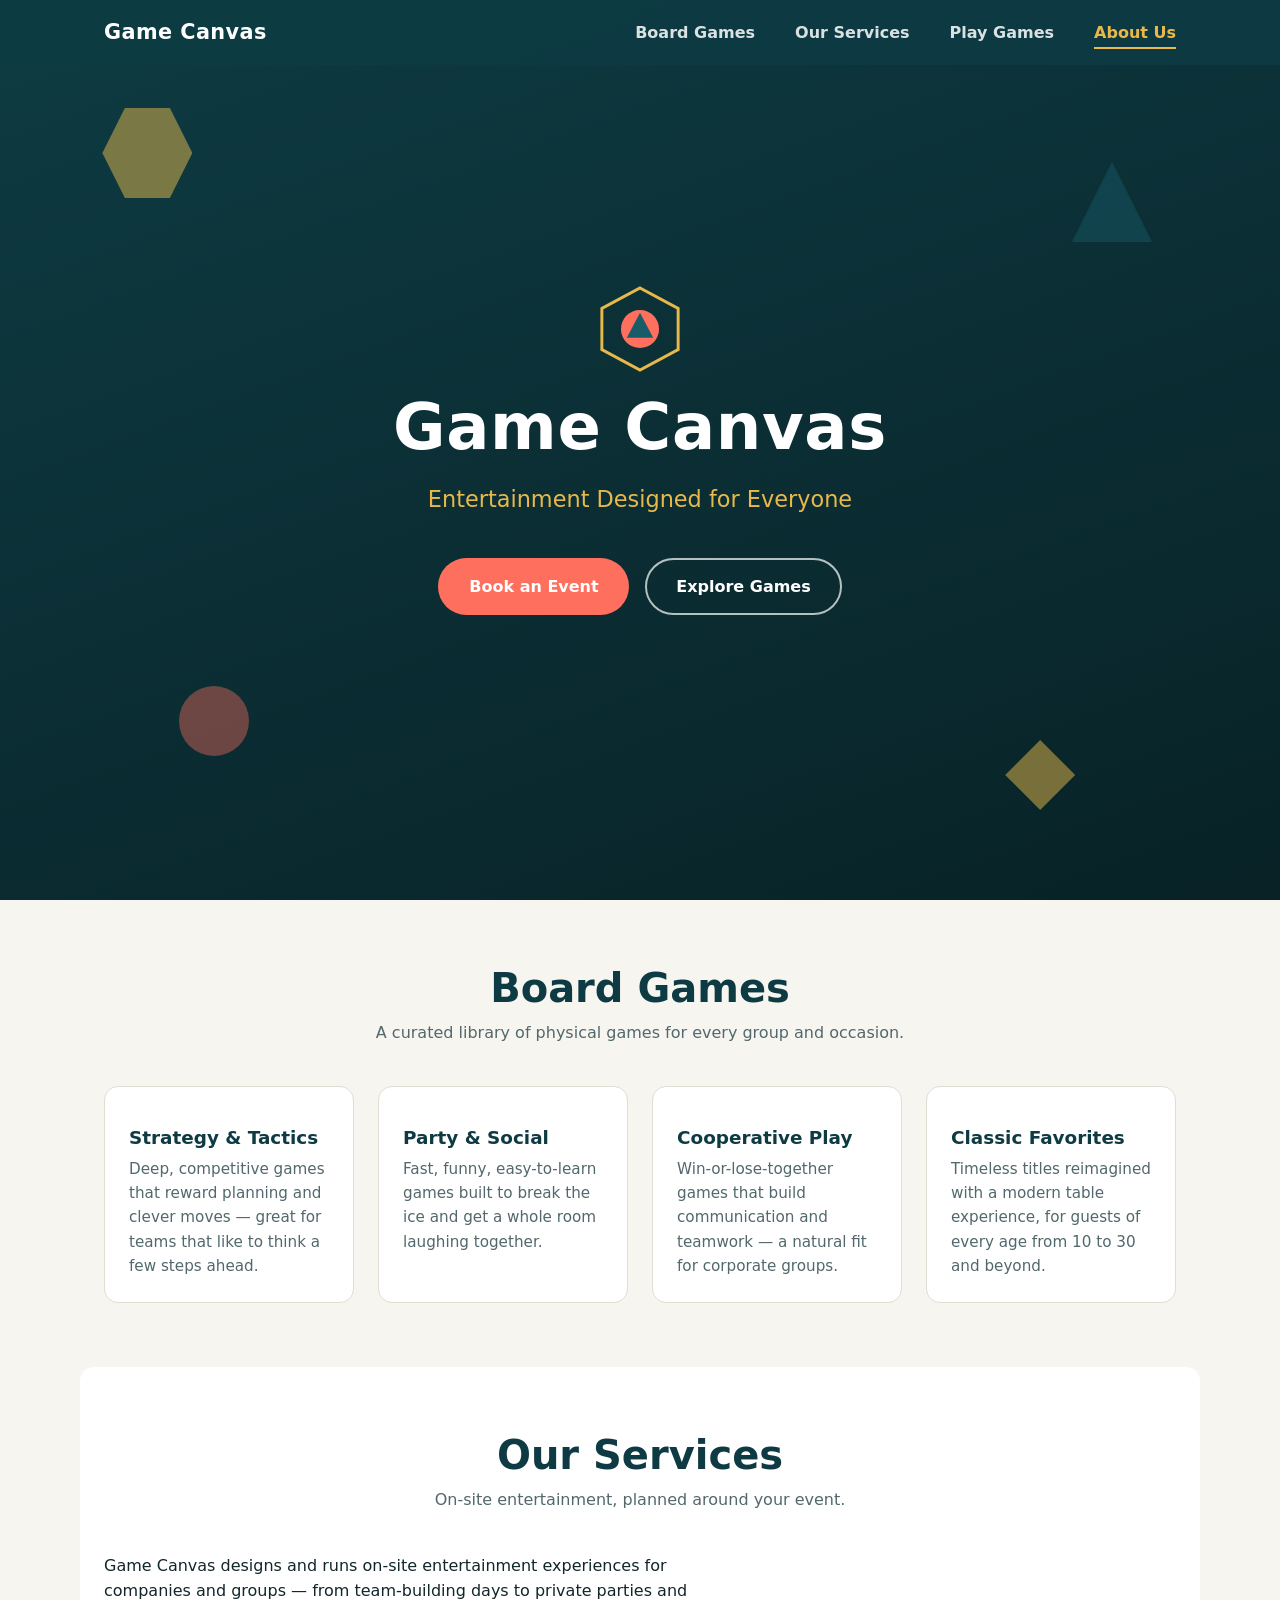
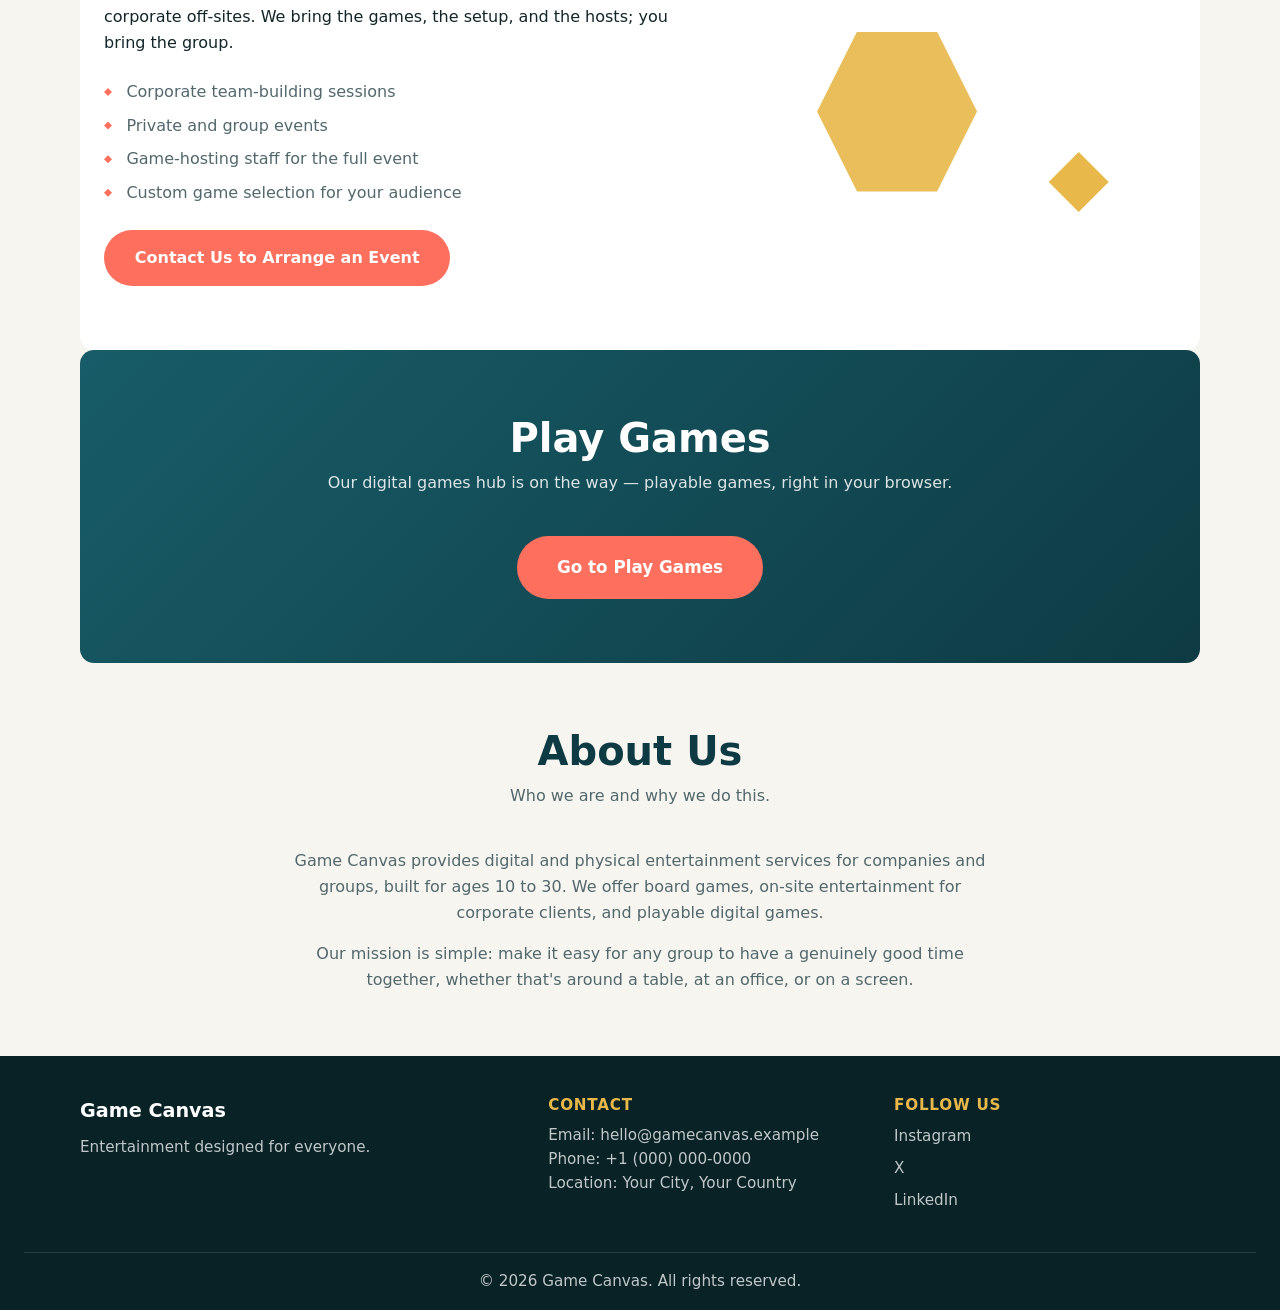
==== index.html @ 70b0bed0 "Build Game Canvas static site v1 Single-page site (index.html) covering board games, on-site enterta" ====
<!DOCTYPE html>
<!-- lang/dir set on <html> so a future Arabic version only needs to flip these two attributes -->
<html lang="en" dir="ltr">
<head>
  <meta charset="UTF-8">
  <meta name="viewport" content="width=device-width, initial-scale=1.0">
  <title>Game Canvas | Entertainment Designed for Everyone</title>
  <meta name="description" content="Game Canvas provides board games, on-site entertainment services, and digital games for companies and groups.">
  <link rel="stylesheet" href="css/styles.css">
</head>
<body>

  <!-- ===== NAVIGATION ===== -->
  <header class="site-header">
    <nav class="navbar" aria-label="Main navigation">
      <a href="#hero" class="nav-logo" data-en="Game Canvas" data-ar="لوحة الألعاب">Game Canvas</a>

      <!-- checkbox-driven toggle keeps the mobile menu working with no JS dependency for basic show/hide -->
      <input type="checkbox" id="nav-toggle" class="nav-toggle" aria-hidden="true">
      <label for="nav-toggle" class="nav-hamburger" id="nav-hamburger" aria-label="Toggle navigation menu" aria-controls="nav-menu" aria-expanded="false">
        <span></span>
        <span></span>
        <span></span>
      </label>

      <ul class="nav-menu" id="nav-menu">
        <li><a href="#board-games" class="nav-link" data-en="Board Games" data-ar="ألعاب الطاولة">Board Games</a></li>
        <li><a href="#services" class="nav-link" data-en="Our Services" data-ar="خدماتنا">Our Services</a></li>
        <li><a href="#play-games" class="nav-link" data-en="Play Games" data-ar="العب الآن">Play Games</a></li>
        <li><a href="#about" class="nav-link" data-en="About Us" data-ar="من نحن">About Us</a></li>
      </ul>
    </nav>
  </header>

  <main>
    <!-- ===== HERO ===== -->
    <section id="hero" class="hero">
      <!-- decorative geometric shapes, purely visual -->
      <div class="hero-shapes" aria-hidden="true">
        <span class="shape shape-hexagon"></span>
        <span class="shape shape-circle"></span>
        <span class="shape shape-triangle"></span>
        <span class="shape shape-diamond"></span>
      </div>

      <div class="hero-content">
        <div class="hero-logo" aria-hidden="true">
          <svg viewBox="0 0 120 120" width="88" height="88" xmlns="http://www.w3.org/2000/svg">
            <polygon points="60,4 112,32 112,88 60,116 8,88 8,32" fill="none" stroke="var(--color-gold)" stroke-width="4"/>
            <circle cx="60" cy="60" r="26" fill="var(--color-coral)"/>
            <polygon points="60,38 78,72 42,72" fill="var(--color-primary-light)"/>
          </svg>
        </div>
        <h1 data-en="Game Canvas" data-ar="لوحة الألعاب">Game Canvas</h1>
        <p class="tagline" data-en="Entertainment Designed for Everyone" data-ar="ترفيه مصمم للجميع">Entertainment Designed for Everyone</p>
        <div class="hero-cta">
          <a href="#services" class="btn btn-primary">Book an Event</a>
          <a href="#board-games" class="btn btn-outline">Explore Games</a>
        </div>
      </div>
    </section>

    <!-- ===== BOARD GAMES ===== -->
    <section id="board-games" class="section board-games">
      <h2 class="section-title">Board Games</h2>
      <p class="section-subtitle">A curated library of physical games for every group and occasion.</p>

      <div class="card-grid">
        <article class="card">
          <span class="card-shape shape-hexagon" aria-hidden="true"></span>
          <h3>Strategy &amp; Tactics</h3>
          <p>Deep, competitive games that reward planning and clever moves &mdash; great for teams that like to think a few steps ahead.</p>
        </article>

        <article class="card">
          <span class="card-shape shape-circle" aria-hidden="true"></span>
          <h3>Party &amp; Social</h3>
          <p>Fast, funny, easy-to-learn games built to break the ice and get a whole room laughing together.</p>
        </article>

        <article class="card">
          <span class="card-shape shape-triangle" aria-hidden="true"></span>
          <h3>Cooperative Play</h3>
          <p>Win-or-lose-together games that build communication and teamwork &mdash; a natural fit for corporate groups.</p>
        </article>

        <article class="card">
          <span class="card-shape shape-diamond" aria-hidden="true"></span>
          <h3>Classic Favorites</h3>
          <p>Timeless titles reimagined with a modern table experience, for guests of every age from 10 to 30 and beyond.</p>
        </article>
      </div>
    </section>

    <!-- ===== OUR SERVICES ===== -->
    <section id="services" class="section services">
      <h2 class="section-title">Our Services</h2>
      <p class="section-subtitle">On-site entertainment, planned around your event.</p>

      <div class="services-content">
        <div class="services-text">
          <p>Game Canvas designs and runs on-site entertainment experiences for companies and groups &mdash; from team-building days to private parties and corporate off-sites. We bring the games, the setup, and the hosts; you bring the group.</p>
          <ul class="services-list">
            <li>Corporate team-building sessions</li>
            <li>Private and group events</li>
            <li>Game-hosting staff for the full event</li>
            <li>Custom game selection for your audience</li>
          </ul>
          <a href="#about" class="btn btn-primary">Contact Us to Arrange an Event</a>
        </div>
        <div class="services-visual" aria-hidden="true">
          <span class="shape shape-hexagon large"></span>
          <span class="shape shape-diamond small"></span>
        </div>
      </div>
    </section>

    <!-- ===== PLAY GAMES ===== -->
    <section id="play-games" class="section play-games">
      <h2 class="section-title">Play Games</h2>
      <p class="section-subtitle">Our digital games hub is on the way &mdash; playable games, right in your browser.</p>
      <a href="play.html" class="btn btn-primary btn-large" id="play-games-link">Go to Play Games</a>
    </section>

    <!-- ===== ABOUT US ===== -->
    <section id="about" class="section about">
      <h2 class="section-title">About Us</h2>
      <p class="section-subtitle">Who we are and why we do this.</p>
      <div class="about-content">
        <p>Game Canvas provides digital and physical entertainment services for companies and groups, built for ages 10 to 30. We offer board games, on-site entertainment for corporate clients, and playable digital games.</p>
        <p>Our mission is simple: make it easy for any group to have a genuinely good time together, whether that's around a table, at an office, or on a screen.</p>
      </div>
    </section>
  </main>

  <!-- ===== FOOTER ===== -->
  <footer class="site-footer">
    <div class="footer-content">
      <div class="footer-brand">
        <span class="footer-logo" data-en="Game Canvas" data-ar="لوحة الألعاب">Game Canvas</span>
        <p>Entertainment designed for everyone.</p>
      </div>
      <div class="footer-contact">
        <h4>Contact</h4>
        <p>Email: <a href="mailto:hello@gamecanvas.example">hello@gamecanvas.example</a></p>
        <p>Phone: <a href="tel:+10000000000">+1 (000) 000-0000</a></p>
        <p>Location: Your City, Your Country</p>
      </div>
      <div class="footer-social">
        <h4>Follow Us</h4>
        <ul class="social-links">
          <li><a href="#" aria-label="Game Canvas on Instagram">Instagram</a></li>
          <li><a href="#" aria-label="Game Canvas on X">X</a></li>
          <li><a href="#" aria-label="Game Canvas on LinkedIn">LinkedIn</a></li>
        </ul>
      </div>
    </div>
    <p class="footer-bottom">&copy; 2026 Game Canvas. All rights reserved.</p>
  </footer>

  <script src="js/script.js"></script>
</body>
</html>
---- css/styles.css ----
/* =========================================================
   Game Canvas — stylesheet
   Custom properties live in :root so the palette and RTL
   flip-points can be adjusted from one place later.
   ========================================================= */

:root {
  /* Palette */
  --color-primary: #0e3b43;
  --color-primary-light: #175c68;
  --color-primary-dark: #082226;
  --color-coral: #ff6f5e;
  --color-gold: #e8b94a;
  --color-bg: #f7f5f0;
  --color-surface: #ffffff;
  --color-text: #12262a;
  --color-text-muted: #52686c;
  --color-border: #e1ddd2;

  /* Type & spacing */
  --font-base: "Segoe UI", system-ui, -apple-system, "Helvetica Neue", Arial, sans-serif;
  --radius: 14px;
  --container-width: 1120px;
  --space-1: 0.5rem;
  --space-2: 1rem;
  --space-3: 1.5rem;
  --space-4: 2.5rem;
  --space-5: 4rem;

  /* Logical-direction aware start/end, so an RTL stylesheet override
     only needs to redefine these instead of every left/right rule */
  --dir-start: left;
  --dir-end: right;
}

/* When dir="rtl" is set on <html> (future Arabic version), flip the axis */
[dir="rtl"] {
  --dir-start: right;
  --dir-end: left;
}

/* ===== Reset ===== */
* {
  margin: 0;
  padding: 0;
  box-sizing: border-box;
}

html {
  scroll-behavior: smooth;
  scroll-padding-top: 76px; /* offset for the fixed header when jumping to anchors */
}

body {
  font-family: var(--font-base);
  background: var(--color-bg);
  color: var(--color-text);
  line-height: 1.6;
  overflow-x: hidden;
}

img, svg {
  display: block;
  max-width: 100%;
}

a {
  color: inherit;
  text-decoration: none;
}

ul {
  list-style: none;
}

h1, h2, h3, h4 {
  line-height: 1.2;
  font-weight: 700;
}

/* ===== Layout helpers ===== */
.section {
  max-width: var(--container-width);
  margin: 0 auto;
  padding: var(--space-5) var(--space-3);
}

.section-title {
  font-size: clamp(1.8rem, 4vw, 2.5rem);
  text-align: center;
  color: var(--color-primary);
}

.section-subtitle {
  text-align: center;
  color: var(--color-text-muted);
  max-width: 640px;
  margin: var(--space-1) auto var(--space-4);
}

/* ===== Buttons ===== */
.btn {
  display: inline-block;
  padding: 0.85rem 1.8rem;
  border-radius: 999px;
  font-weight: 600;
  border: 2px solid transparent;
  transition: transform 0.15s ease, box-shadow 0.15s ease, background 0.15s ease;
}

.btn-primary {
  background: var(--color-coral);
  color: #fff;
}

.btn-primary:hover {
  transform: translateY(-2px);
  box-shadow: 0 8px 20px rgba(255, 111, 94, 0.35);
}

.btn-outline {
  border-color: rgba(255, 255, 255, 0.7);
  color: #fff;
}

.btn-outline:hover {
  background: rgba(255, 255, 255, 0.12);
  transform: translateY(-2px);
}

.btn-large {
  padding: 1rem 2.4rem;
  font-size: 1.05rem;
}

/* ===== Geometric shapes =====
   Shared shape primitives, reused across the hero, cards, and services
   sections via clip-path so no image assets are needed. */
.shape {
  position: absolute;
  display: block;
}

.shape-hexagon {
  width: 90px;
  height: 90px;
  background: var(--color-gold);
  clip-path: polygon(25% 0%, 75% 0%, 100% 50%, 75% 100%, 25% 100%, 0% 50%);
}

.shape-circle {
  width: 70px;
  height: 70px;
  border-radius: 50%;
  background: var(--color-coral);
}

.shape-triangle {
  width: 80px;
  height: 80px;
  background: var(--color-primary-light);
  clip-path: polygon(50% 0%, 100% 100%, 0% 100%);
}

.shape-diamond {
  width: 70px;
  height: 70px;
  background: var(--color-gold);
  clip-path: polygon(50% 0%, 100% 50%, 50% 100%, 0% 50%);
}

.shape.large { width: 160px; height: 160px; opacity: 0.9; }
.shape.small { width: 60px; height: 60px; }

/* ===== Header / Navbar ===== */
.site-header {
  position: fixed;
  inset-inline: 0;
  top: 0;
  z-index: 100;
  background: rgba(14, 59, 67, 0.95);
  backdrop-filter: blur(6px);
}

.navbar {
  max-width: var(--container-width);
  margin: 0 auto;
  display: flex;
  align-items: center;
  justify-content: space-between;
  padding: var(--space-2) var(--space-3);
  position: relative;
}

.nav-logo {
  font-size: 1.3rem;
  font-weight: 800;
  color: #fff;
  letter-spacing: 0.02em;
}

.nav-menu {
  display: flex;
  gap: var(--space-4);
}

.nav-link {
  color: rgba(255, 255, 255, 0.85);
  font-weight: 600;
  padding: 0.3rem 0;
  border-bottom: 2px solid transparent;
  transition: color 0.15s ease, border-color 0.15s ease;
}

.nav-link:hover,
.nav-link.active {
  color: var(--color-gold);
  border-color: var(--color-gold);
}

.nav-toggle {
  display: none;
}

.nav-hamburger {
  display: none;
  flex-direction: column;
  gap: 5px;
  cursor: pointer;
  padding: 6px;
  z-index: 110;
}

.nav-hamburger span {
  width: 26px;
  height: 3px;
  background: #fff;
  border-radius: 2px;
  transition: transform 0.25s ease, opacity 0.25s ease;
}

/* ===== Hero ===== */
.hero {
  position: relative;
  min-height: 100vh;
  display: flex;
  align-items: center;
  justify-content: center;
  text-align: center;
  background: linear-gradient(160deg, var(--color-primary) 0%, var(--color-primary-dark) 100%);
  color: #fff;
  overflow: hidden;
  padding: var(--space-3);
}

.hero-shapes {
  position: absolute;
  inset: 0;
  pointer-events: none;
}

.hero-shapes .shape-hexagon { top: 12%; inset-inline-start: 8%; opacity: 0.5; }
.hero-shapes .shape-circle { bottom: 16%; inset-inline-start: 14%; opacity: 0.4; }
.hero-shapes .shape-triangle { top: 18%; inset-inline-end: 10%; opacity: 0.45; }
.hero-shapes .shape-diamond { bottom: 10%; inset-inline-end: 16%; opacity: 0.5; }

.hero-content {
  position: relative;
  z-index: 1;
  max-width: 680px;
}

.hero-logo {
  display: flex;
  justify-content: center;
  margin-bottom: var(--space-2);
}

.hero-content h1 {
  font-size: clamp(2.4rem, 6vw, 4rem);
  letter-spacing: 0.01em;
}

.tagline {
  font-size: clamp(1.05rem, 2.5vw, 1.4rem);
  color: var(--color-gold);
  margin: var(--space-2) 0 var(--space-4);
  font-weight: 500;
}

.hero-cta {
  display: flex;
  gap: var(--space-2);
  justify-content: center;
  flex-wrap: wrap;
}

/* ===== Board Games cards ===== */
.card-grid {
  display: grid;
  grid-template-columns: repeat(auto-fit, minmax(230px, 1fr));
  gap: var(--space-3);
}

.card {
  position: relative;
  background: var(--color-surface);
  border: 1px solid var(--color-border);
  border-radius: var(--radius);
  padding: var(--space-4) var(--space-3) var(--space-3);
  overflow: hidden;
  transition: transform 0.2s ease, box-shadow 0.2s ease;
}

.card:hover {
  transform: translateY(-4px);
  box-shadow: 0 14px 30px rgba(14, 59, 67, 0.12);
}

.card-shape {
  position: static;
  margin-bottom: var(--space-2);
  width: 48px;
  height: 48px;
  opacity: 0.9;
}

.card h3 {
  color: var(--color-primary);
  margin-bottom: var(--space-1);
  font-size: 1.15rem;
}

.card p {
  color: var(--color-text-muted);
  font-size: 0.95rem;
}

/* ===== Services ===== */
.services {
  background: var(--color-surface);
  border-radius: var(--radius);
}

.services-content {
  display: grid;
  grid-template-columns: 1.3fr 1fr;
  gap: var(--space-4);
  align-items: center;
}

.services-list {
  margin: var(--space-3) 0;
  display: grid;
  gap: var(--space-1);
}

.services-list li {
  padding-inline-start: 1.4rem;
  position: relative;
  color: var(--color-text-muted);
}

.services-list li::before {
  content: "";
  position: absolute;
  inset-inline-start: 0;
  top: 0.55em;
  width: 8px;
  height: 8px;
  background: var(--color-coral);
  clip-path: polygon(50% 0%, 100% 50%, 50% 100%, 0% 50%);
}

.services-visual {
  position: relative;
  height: 220px;
}

.services-visual .shape-hexagon.large { position: absolute; top: 10%; inset-inline-start: 20%; }
.services-visual .shape-diamond.small { position: absolute; bottom: 8%; inset-inline-end: 15%; }

/* ===== Play Games ===== */
.play-games,
.play-placeholder {
  text-align: center;
  background: linear-gradient(135deg, var(--color-primary-light), var(--color-primary));
  color: #fff;
  border-radius: var(--radius);
  padding-block: var(--space-5);
  position: relative;
  overflow: hidden;
}

.play-games .section-title,
.play-placeholder .section-title {
  color: #fff;
}

.play-games .section-subtitle,
.play-placeholder .section-subtitle {
  color: rgba(255, 255, 255, 0.85);
}

.play-placeholder {
  margin: 6rem auto var(--space-5);
  max-width: var(--container-width);
}

.play-placeholder .hero-shapes .shape-hexagon { top: 10%; inset-inline-start: 10%; opacity: 0.4; }
.play-placeholder .hero-shapes .shape-circle { bottom: 12%; inset-inline-end: 12%; opacity: 0.4; }

/* ===== About ===== */
.about-content {
  max-width: 720px;
  margin: 0 auto;
  display: grid;
  gap: var(--space-2);
  color: var(--color-text-muted);
  text-align: center;
}

/* ===== Footer ===== */
.site-footer {
  background: var(--color-primary-dark);
  color: rgba(255, 255, 255, 0.85);
  padding: var(--space-4) var(--space-3) var(--space-2);
}

.footer-content {
  max-width: var(--container-width);
  margin: 0 auto;
  display: grid;
  grid-template-columns: 1.4fr 1fr 1fr;
  gap: var(--space-4);
}

.footer-brand .footer-logo {
  font-size: 1.2rem;
  font-weight: 800;
  color: #fff;
}

.footer-brand p {
  margin-top: var(--space-1);
  color: rgba(255, 255, 255, 0.65);
}

.site-footer h4 {
  color: var(--color-gold);
  margin-bottom: var(--space-1);
  font-size: 0.95rem;
  text-transform: uppercase;
  letter-spacing: 0.05em;
}

.site-footer p,
.social-links a {
  font-size: 0.95rem;
  color: rgba(255, 255, 255, 0.75);
}

.social-links {
  display: grid;
  gap: 0.4rem;
}

.social-links a:hover,
.footer-contact a:hover {
  color: var(--color-gold);
}

.footer-bottom {
  text-align: center;
  margin-top: var(--space-4);
  padding-top: var(--space-2);
  border-top: 1px solid rgba(255, 255, 255, 0.12);
  font-size: 0.85rem;
  color: rgba(255, 255, 255, 0.55);
}

/* ===== Responsive ===== */
@media (max-width: 860px) {
  .services-content {
    grid-template-columns: 1fr;
  }

  .services-visual {
    height: 140px;
  }

  .footer-content {
    grid-template-columns: 1fr 1fr;
  }
}

@media (max-width: 720px) {
  .nav-hamburger {
    display: flex;
  }

  .nav-menu {
    position: fixed;
    inset-inline-end: 0;
    top: 0;
    height: 100vh;
    width: min(72vw, 300px);
    background: var(--color-primary-dark);
    flex-direction: column;
    justify-content: center;
    align-items: center;
    gap: var(--space-4);
    transform: translateX(100%);
    transition: transform 0.3s ease;
  }

  [dir="rtl"] .nav-menu {
    transform: translateX(-100%);
  }

  .nav-toggle:checked ~ .nav-menu {
    transform: translateX(0);
  }

  .nav-toggle:checked ~ .nav-hamburger span:nth-child(1) {
    transform: translateY(8px) rotate(45deg);
  }

  .nav-toggle:checked ~ .nav-hamburger span:nth-child(2) {
    opacity: 0;
  }

  .nav-toggle:checked ~ .nav-hamburger span:nth-child(3) {
    transform: translateY(-8px) rotate(-45deg);
  }

  /* play.html has no hamburger/checkbox, so its nav just wraps inline instead of sliding in */
  .nav-menu-static {
    position: static;
    height: auto;
    width: auto;
    flex-direction: row;
    flex-wrap: wrap;
    justify-content: center;
    gap: var(--space-2) var(--space-3);
    transform: none;
    background: transparent;
  }

  .footer-content {
    grid-template-columns: 1fr;
    text-align: center;
  }

  .services-list li {
    text-align: start;
  }
}

@media (max-width: 480px) {
  .hero-cta {
    flex-direction: column;
    align-items: stretch;
  }

  .card-grid {
    grid-template-columns: 1fr;
  }
}
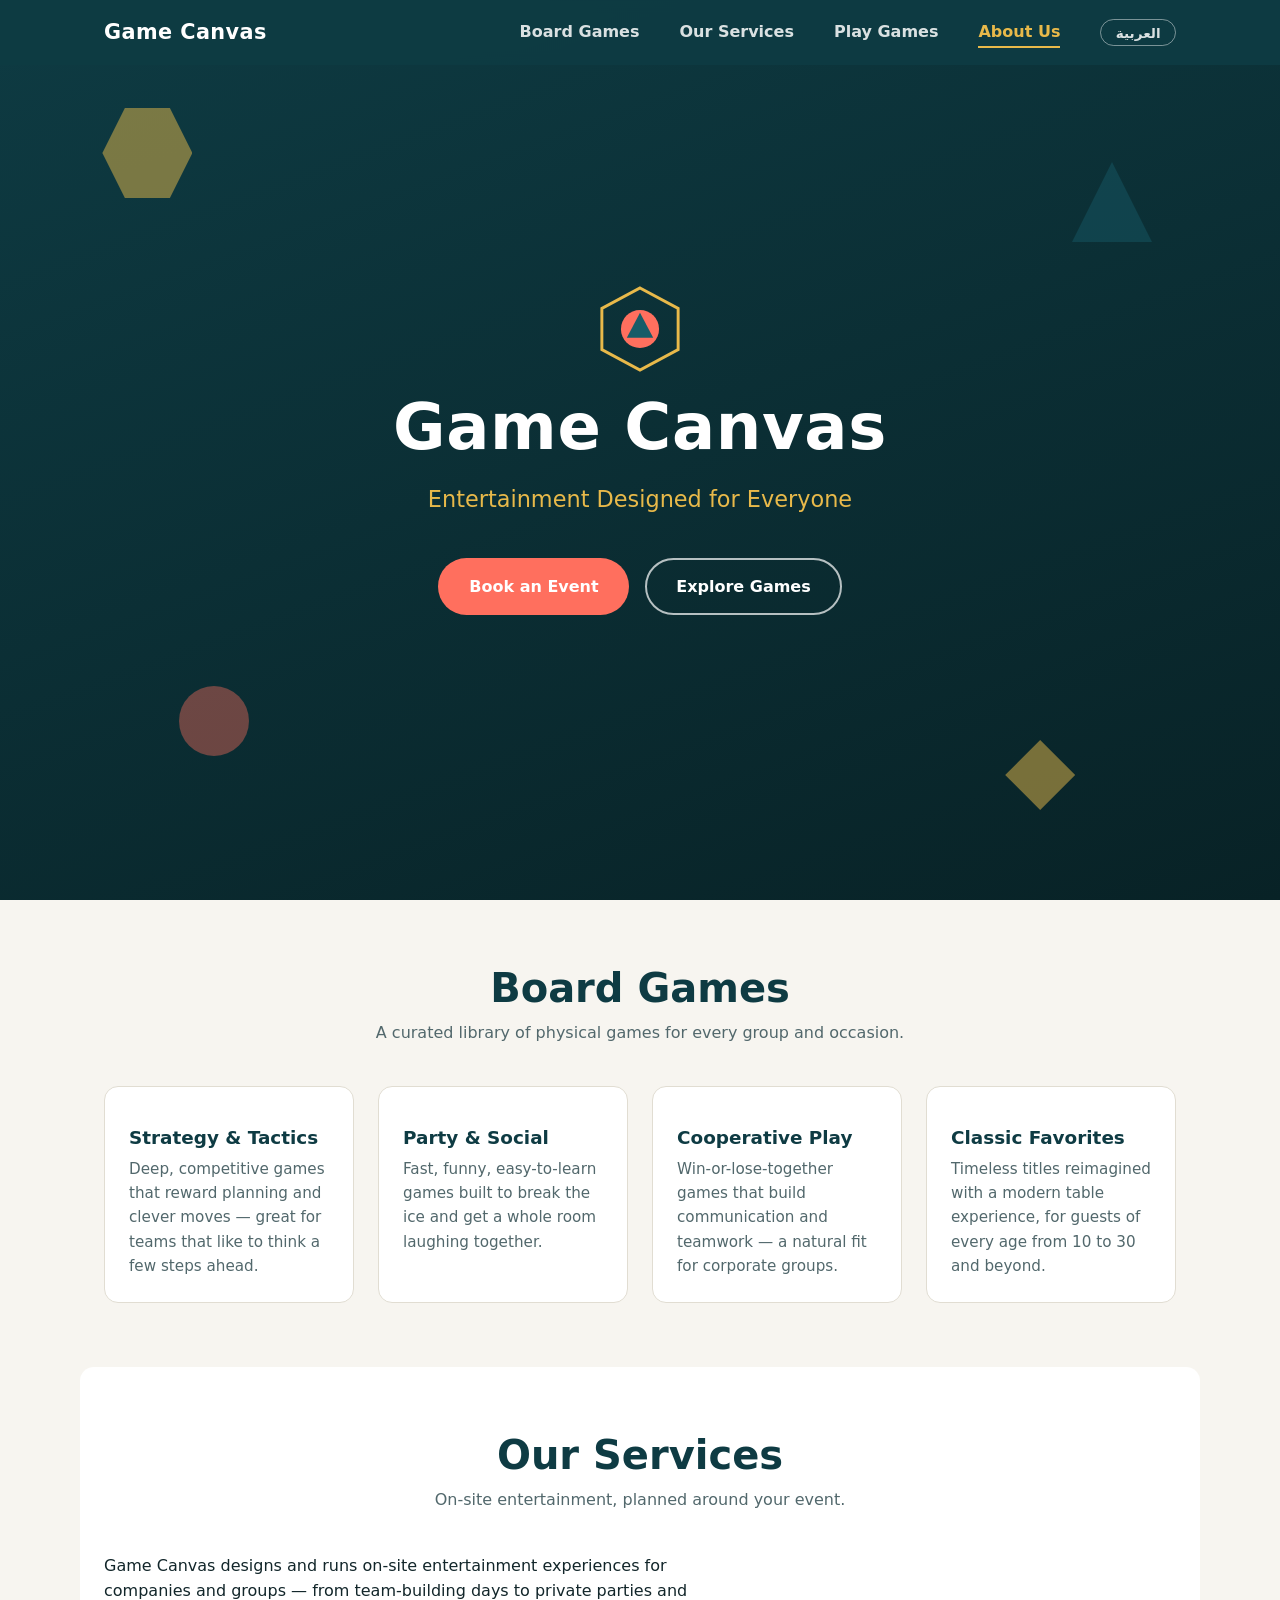
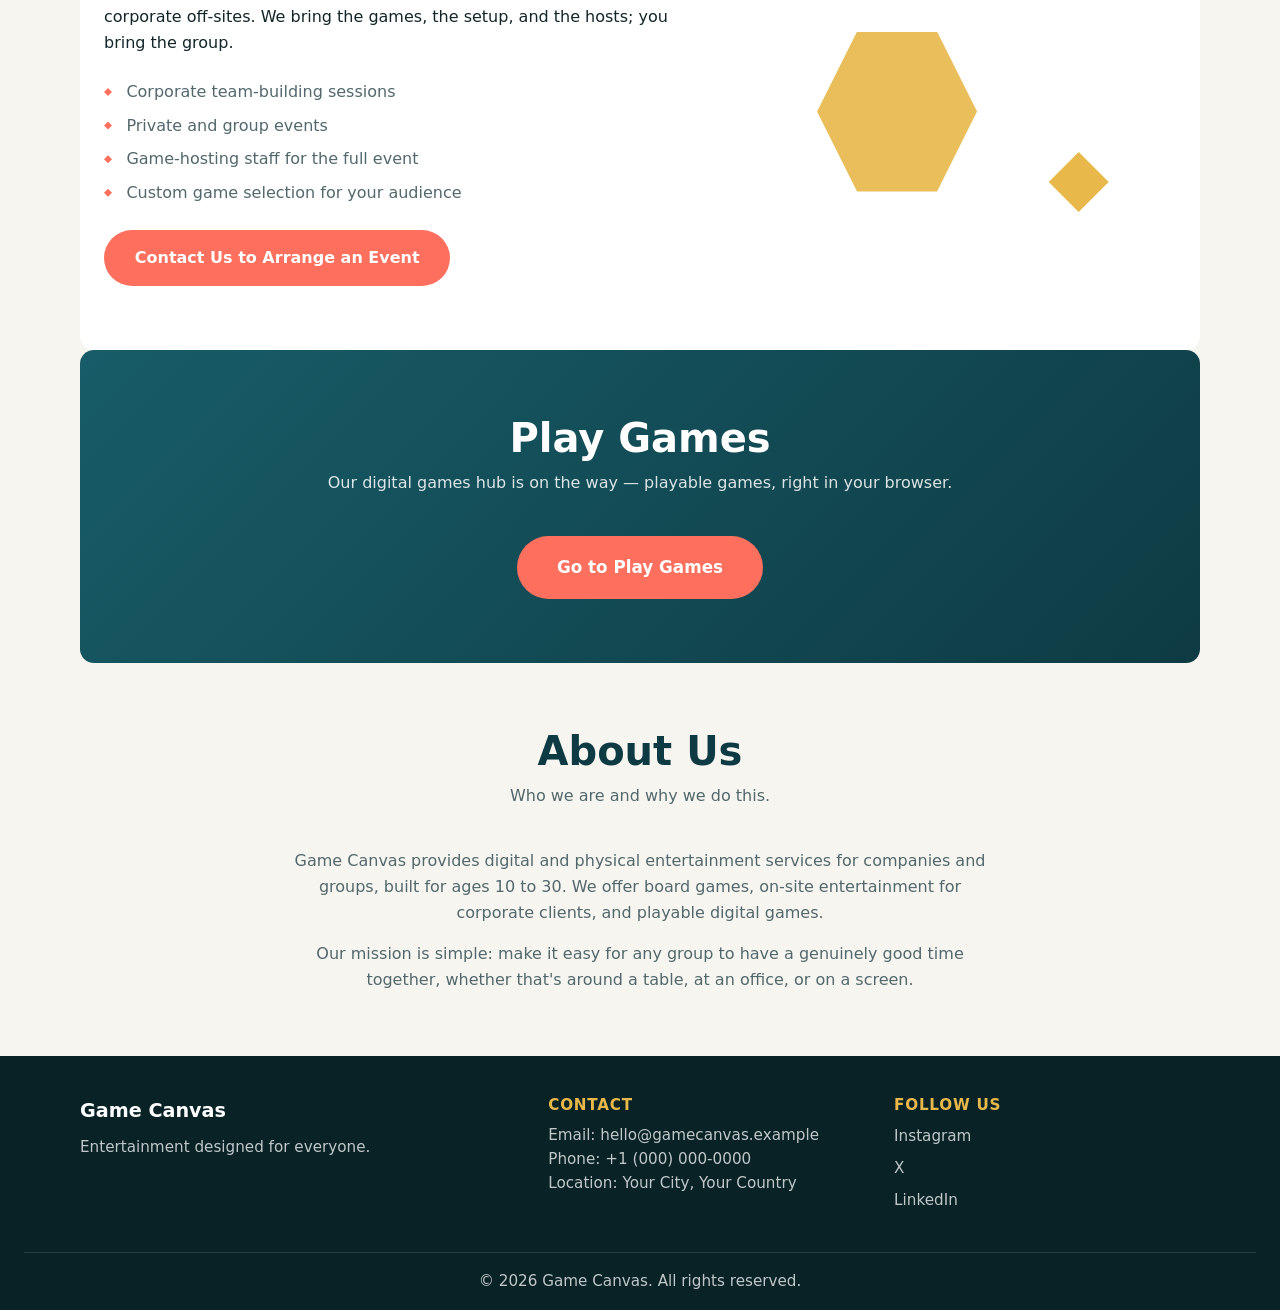
==== commit 722bf449: "Add full Arabic version with live language toggle Wires up the data-en/data-ar scaffolding the site " ====
--- a/index.html
+++ b/index.html
@@ -1,23 +1,34 @@
 <!DOCTYPE html>
-<!-- lang/dir set on <html> so a future Arabic version only needs to flip these two attributes -->
+<!-- lang/dir are flipped at runtime by js/script.js based on the saved language choice -->
 <html lang="en" dir="ltr">
 <head>
   <meta charset="UTF-8">
+  <!-- runs before first paint so a returning Arabic-language visitor doesn't see a flash of LTR English -->
+  <script>
+    (function () {
+      try {
+        if (localStorage.getItem("gc-lang") === "ar") {
+          document.documentElement.lang = "ar";
+          document.documentElement.dir = "rtl";
+        }
+      } catch (e) {}
+    })();
+  </script>
   <meta name="viewport" content="width=device-width, initial-scale=1.0">
-  <title>Game Canvas | Entertainment Designed for Everyone</title>
-  <meta name="description" content="Game Canvas provides board games, on-site entertainment services, and digital games for companies and groups.">
+  <title data-en="Game Canvas | Entertainment Designed for Everyone" data-ar="لوحة الألعاب | ترفيه مصمم للجميع">Game Canvas | Entertainment Designed for Everyone</title>
+  <meta name="description" data-en-content="Game Canvas provides board games, on-site entertainment services, and digital games for companies and groups." data-ar-content="تقدم لوحة الألعاب ألعاب الطاولة، وخدمات الترفيه الميداني، والألعاب الرقمية للشركات والمجموعات." content="Game Canvas provides board games, on-site entertainment services, and digital games for companies and groups.">
   <link rel="stylesheet" href="css/styles.css">
 </head>
 <body>
 
   <!-- ===== NAVIGATION ===== -->
   <header class="site-header">
-    <nav class="navbar" aria-label="Main navigation">
+    <nav class="navbar" aria-label="Main navigation" data-en-label="Main navigation" data-ar-label="التنقل الرئيسي">
       <a href="#hero" class="nav-logo" data-en="Game Canvas" data-ar="لوحة الألعاب">Game Canvas</a>
 
       <!-- checkbox-driven toggle keeps the mobile menu working with no JS dependency for basic show/hide -->
       <input type="checkbox" id="nav-toggle" class="nav-toggle" aria-hidden="true">
-      <label for="nav-toggle" class="nav-hamburger" id="nav-hamburger" aria-label="Toggle navigation menu" aria-controls="nav-menu" aria-expanded="false">
+      <label for="nav-toggle" class="nav-hamburger" id="nav-hamburger" aria-label="Toggle navigation menu" data-en-label="Toggle navigation menu" data-ar-label="تبديل قائمة التنقل" aria-controls="nav-menu" aria-expanded="false">
         <span></span>
         <span></span>
         <span></span>
@@ -28,6 +39,7 @@
         <li><a href="#services" class="nav-link" data-en="Our Services" data-ar="خدماتنا">Our Services</a></li>
         <li><a href="#play-games" class="nav-link" data-en="Play Games" data-ar="العب الآن">Play Games</a></li>
         <li><a href="#about" class="nav-link" data-en="About Us" data-ar="من نحن">About Us</a></li>
+        <li><button type="button" id="lang-toggle" class="nav-link lang-toggle" aria-label="Switch to Arabic">العربية</button></li>
       </ul>
     </nav>
   </header>
@@ -54,59 +66,59 @@
         <h1 data-en="Game Canvas" data-ar="لوحة الألعاب">Game Canvas</h1>
         <p class="tagline" data-en="Entertainment Designed for Everyone" data-ar="ترفيه مصمم للجميع">Entertainment Designed for Everyone</p>
         <div class="hero-cta">
-          <a href="#services" class="btn btn-primary">Book an Event</a>
-          <a href="#board-games" class="btn btn-outline">Explore Games</a>
+          <a href="#services" class="btn btn-primary" data-en="Book an Event" data-ar="احجز فعالية">Book an Event</a>
+          <a href="#board-games" class="btn btn-outline" data-en="Explore Games" data-ar="استكشف الألعاب">Explore Games</a>
         </div>
       </div>
     </section>
 
     <!-- ===== BOARD GAMES ===== -->
     <section id="board-games" class="section board-games">
-      <h2 class="section-title">Board Games</h2>
-      <p class="section-subtitle">A curated library of physical games for every group and occasion.</p>
+      <h2 class="section-title" data-en="Board Games" data-ar="ألعاب الطاولة">Board Games</h2>
+      <p class="section-subtitle" data-en="A curated library of physical games for every group and occasion." data-ar="مكتبة منتقاة من الألعاب الحقيقية تناسب كل مجموعة وكل مناسبة.">A curated library of physical games for every group and occasion.</p>
 
       <div class="card-grid">
         <article class="card">
           <span class="card-shape shape-hexagon" aria-hidden="true"></span>
-          <h3>Strategy &amp; Tactics</h3>
-          <p>Deep, competitive games that reward planning and clever moves &mdash; great for teams that like to think a few steps ahead.</p>
+          <h3 data-en="Strategy &amp; Tactics" data-ar="الاستراتيجية والتكتيك">Strategy &amp; Tactics</h3>
+          <p data-en="Deep, competitive games that reward planning and clever moves &mdash; great for teams that like to think a few steps ahead." data-ar="ألعاب عميقة وتنافسية تكافئ التخطيط والحركات الذكية &mdash; مثالية للفرق التي تحب التفكير بخطوات مسبقة.">Deep, competitive games that reward planning and clever moves &mdash; great for teams that like to think a few steps ahead.</p>
         </article>
 
         <article class="card">
           <span class="card-shape shape-circle" aria-hidden="true"></span>
-          <h3>Party &amp; Social</h3>
-          <p>Fast, funny, easy-to-learn games built to break the ice and get a whole room laughing together.</p>
+          <h3 data-en="Party &amp; Social" data-ar="الحفلات والتجمعات">Party &amp; Social</h3>
+          <p data-en="Fast, funny, easy-to-learn games built to break the ice and get a whole room laughing together." data-ar="ألعاب سريعة وممتعة وسهلة التعلم، مصممة لكسر الجليد وإضحاك الجميع معًا.">Fast, funny, easy-to-learn games built to break the ice and get a whole room laughing together.</p>
         </article>
 
         <article class="card">
           <span class="card-shape shape-triangle" aria-hidden="true"></span>
-          <h3>Cooperative Play</h3>
-          <p>Win-or-lose-together games that build communication and teamwork &mdash; a natural fit for corporate groups.</p>
+          <h3 data-en="Cooperative Play" data-ar="اللعب التعاوني">Cooperative Play</h3>
+          <p data-en="Win-or-lose-together games that build communication and teamwork &mdash; a natural fit for corporate groups." data-ar="ألعاب تُلعب فيها الخسارة والفوز معًا، تعزز التواصل والعمل الجماعي &mdash; مناسبة تمامًا لمجموعات الشركات.">Win-or-lose-together games that build communication and teamwork &mdash; a natural fit for corporate groups.</p>
         </article>
 
         <article class="card">
           <span class="card-shape shape-diamond" aria-hidden="true"></span>
-          <h3>Classic Favorites</h3>
-          <p>Timeless titles reimagined with a modern table experience, for guests of every age from 10 to 30 and beyond.</p>
+          <h3 data-en="Classic Favorites" data-ar="الألعاب الكلاسيكية المفضلة">Classic Favorites</h3>
+          <p data-en="Timeless titles reimagined with a modern table experience, for guests of every age from 10 to 30 and beyond." data-ar="ألعاب خالدة بحلة عصرية على الطاولة، تناسب الضيوف من سن 10 إلى 30 وما بعدها.">Timeless titles reimagined with a modern table experience, for guests of every age from 10 to 30 and beyond.</p>
         </article>
       </div>
     </section>
 
     <!-- ===== OUR SERVICES ===== -->
     <section id="services" class="section services">
-      <h2 class="section-title">Our Services</h2>
-      <p class="section-subtitle">On-site entertainment, planned around your event.</p>
+      <h2 class="section-title" data-en="Our Services" data-ar="خدماتنا">Our Services</h2>
+      <p class="section-subtitle" data-en="On-site entertainment, planned around your event." data-ar="ترفيه ميداني مُنظَّم خصيصًا لفعاليتك.">On-site entertainment, planned around your event.</p>
 
       <div class="services-content">
         <div class="services-text">
-          <p>Game Canvas designs and runs on-site entertainment experiences for companies and groups &mdash; from team-building days to private parties and corporate off-sites. We bring the games, the setup, and the hosts; you bring the group.</p>
+          <p data-en="Game Canvas designs and runs on-site entertainment experiences for companies and groups &mdash; from team-building days to private parties and corporate off-sites. We bring the games, the setup, and the hosts; you bring the group." data-ar="تصمم لوحة الألعاب وتدير تجارب ترفيهية ميدانية للشركات والمجموعات &mdash; من أيام بناء الفريق إلى الحفلات الخاصة والفعاليات الخارجية للشركات. نحن نوفر الألعاب والتجهيز والمضيفين؛ وأنتم تحضرون المجموعة.">Game Canvas designs and runs on-site entertainment experiences for companies and groups &mdash; from team-building days to private parties and corporate off-sites. We bring the games, the setup, and the hosts; you bring the group.</p>
           <ul class="services-list">
-            <li>Corporate team-building sessions</li>
-            <li>Private and group events</li>
-            <li>Game-hosting staff for the full event</li>
-            <li>Custom game selection for your audience</li>
+            <li data-en="Corporate team-building sessions" data-ar="جلسات بناء فريق للشركات">Corporate team-building sessions</li>
+            <li data-en="Private and group events" data-ar="فعاليات خاصة وجماعية">Private and group events</li>
+            <li data-en="Game-hosting staff for the full event" data-ar="طاقم استضافة الألعاب طوال الفعالية">Game-hosting staff for the full event</li>
+            <li data-en="Custom game selection for your audience" data-ar="اختيار ألعاب مخصص يناسب جمهورك">Custom game selection for your audience</li>
           </ul>
-          <a href="#about" class="btn btn-primary">Contact Us to Arrange an Event</a>
+          <a href="#about" class="btn btn-primary" data-en="Contact Us to Arrange an Event" data-ar="تواصل معنا لتنظيم فعالية">Contact Us to Arrange an Event</a>
         </div>
         <div class="services-visual" aria-hidden="true">
           <span class="shape shape-hexagon large"></span>
@@ -117,18 +129,18 @@
 
     <!-- ===== PLAY GAMES ===== -->
     <section id="play-games" class="section play-games">
-      <h2 class="section-title">Play Games</h2>
-      <p class="section-subtitle">Our digital games hub is on the way &mdash; playable games, right in your browser.</p>
-      <a href="play.html" class="btn btn-primary btn-large" id="play-games-link">Go to Play Games</a>
+      <h2 class="section-title" data-en="Play Games" data-ar="الألعاب الرقمية">Play Games</h2>
+      <p class="section-subtitle" data-en="Our digital games hub is on the way &mdash; playable games, right in your browser." data-ar="منصة الألعاب الرقمية لدينا قيد الإعداد &mdash; ألعاب يمكنك خوضها مباشرة من متصفحك.">Our digital games hub is on the way &mdash; playable games, right in your browser.</p>
+      <a href="play.html" class="btn btn-primary btn-large" id="play-games-link" data-en="Go to Play Games" data-ar="اذهب إلى الألعاب الرقمية">Go to Play Games</a>
     </section>
 
     <!-- ===== ABOUT US ===== -->
     <section id="about" class="section about">
-      <h2 class="section-title">About Us</h2>
-      <p class="section-subtitle">Who we are and why we do this.</p>
+      <h2 class="section-title" data-en="About Us" data-ar="من نحن">About Us</h2>
+      <p class="section-subtitle" data-en="Who we are and why we do this." data-ar="من نحن ولماذا نقوم بهذا العمل.">Who we are and why we do this.</p>
       <div class="about-content">
-        <p>Game Canvas provides digital and physical entertainment services for companies and groups, built for ages 10 to 30. We offer board games, on-site entertainment for corporate clients, and playable digital games.</p>
-        <p>Our mission is simple: make it easy for any group to have a genuinely good time together, whether that's around a table, at an office, or on a screen.</p>
+        <p data-en="Game Canvas provides digital and physical entertainment services for companies and groups, built for ages 10 to 30. We offer board games, on-site entertainment for corporate clients, and playable digital games." data-ar="تقدم لوحة الألعاب خدمات ترفيهية رقمية وحقيقية للشركات والمجموعات، مصممة للأعمار من 10 إلى 30 عامًا. نقدم ألعاب الطاولة، والترفيه الميداني لعملاء الشركات، وألعابًا رقمية قابلة للعب.">Game Canvas provides digital and physical entertainment services for companies and groups, built for ages 10 to 30. We offer board games, on-site entertainment for corporate clients, and playable digital games.</p>
+        <p data-en="Our mission is simple: make it easy for any group to have a genuinely good time together, whether that's around a table, at an office, or on a screen." data-ar="مهمتنا بسيطة: تسهيل استمتاع أي مجموعة بوقت ممتع وحقيقي معًا، سواء حول طاولة، في مكتب، أو أمام شاشة.">Our mission is simple: make it easy for any group to have a genuinely good time together, whether that's around a table, at an office, or on a screen.</p>
       </div>
     </section>
   </main>
@@ -138,24 +150,24 @@
     <div class="footer-content">
       <div class="footer-brand">
         <span class="footer-logo" data-en="Game Canvas" data-ar="لوحة الألعاب">Game Canvas</span>
-        <p>Entertainment designed for everyone.</p>
+        <p data-en="Entertainment designed for everyone." data-ar="ترفيه مصمم للجميع.">Entertainment designed for everyone.</p>
       </div>
       <div class="footer-contact">
-        <h4>Contact</h4>
-        <p>Email: <a href="mailto:hello@gamecanvas.example">hello@gamecanvas.example</a></p>
-        <p>Phone: <a href="tel:+10000000000">+1 (000) 000-0000</a></p>
-        <p>Location: Your City, Your Country</p>
+        <h4 data-en="Contact" data-ar="تواصل معنا">Contact</h4>
+        <p><span data-en="Email:" data-ar="البريد الإلكتروني:">Email:</span> <a href="mailto:hello@gamecanvas.example">hello@gamecanvas.example</a></p>
+        <p><span data-en="Phone:" data-ar="الهاتف:">Phone:</span> <a href="tel:+10000000000">+1 (000) 000-0000</a></p>
+        <p data-en="Location: Your City, Your Country" data-ar="الموقع: مدينتك، بلدك">Location: Your City, Your Country</p>
       </div>
       <div class="footer-social">
-        <h4>Follow Us</h4>
+        <h4 data-en="Follow Us" data-ar="تابعنا">Follow Us</h4>
         <ul class="social-links">
-          <li><a href="#" aria-label="Game Canvas on Instagram">Instagram</a></li>
-          <li><a href="#" aria-label="Game Canvas on X">X</a></li>
-          <li><a href="#" aria-label="Game Canvas on LinkedIn">LinkedIn</a></li>
+          <li><a href="#" aria-label="Game Canvas on Instagram" data-en-label="Game Canvas on Instagram" data-ar-label="لوحة الألعاب على إنستغرام">Instagram</a></li>
+          <li><a href="#" aria-label="Game Canvas on X" data-en-label="Game Canvas on X" data-ar-label="لوحة الألعاب على إكس">X</a></li>
+          <li><a href="#" aria-label="Game Canvas on LinkedIn" data-en-label="Game Canvas on LinkedIn" data-ar-label="لوحة الألعاب على لينكدإن">LinkedIn</a></li>
         </ul>
       </div>
     </div>
-    <p class="footer-bottom">&copy; 2026 Game Canvas. All rights reserved.</p>
+    <p class="footer-bottom" data-en="© 2026 Game Canvas. All rights reserved." data-ar="© 2026 لوحة الألعاب. جميع الحقوق محفوظة.">&copy; 2026 Game Canvas. All rights reserved.</p>
   </footer>
 
   <script src="js/script.js"></script>
--- a/css/styles.css
+++ b/css/styles.css
@@ -33,10 +33,16 @@
   --dir-end: right;
 }
 
-/* When dir="rtl" is set on <html> (future Arabic version), flip the axis */
+/* When dir="rtl" is set on <html> (Arabic version), flip the axis */
 [dir="rtl"] {
   --dir-start: right;
   --dir-end: left;
+}
+
+/* Arabic-friendly font stack; Segoe UI/Tahoma/Arial all ship Arabic glyphs
+   on Windows, Noto Sans Arabic covers Linux, Geeza Pro covers macOS/iOS */
+[dir="rtl"] body {
+  font-family: "Segoe UI", Tahoma, "Geeza Pro", "Noto Sans Arabic", Arial, sans-serif;
 }
 
 /* ===== Reset ===== */
@@ -216,6 +222,23 @@
 .nav-link.active {
   color: var(--color-gold);
   border-color: var(--color-gold);
+}
+
+.lang-toggle {
+  background: none;
+  border: 1px solid rgba(255, 255, 255, 0.45);
+  border-radius: 999px;
+  padding: 0.3rem 0.9rem;
+  font-size: 0.85rem;
+  font-family: inherit;
+  cursor: pointer;
+}
+
+.lang-toggle:hover,
+.lang-toggle:focus-visible {
+  background: rgba(255, 255, 255, 0.12);
+  border-color: var(--color-gold);
+  color: var(--color-gold);
 }
 
 .nav-toggle {
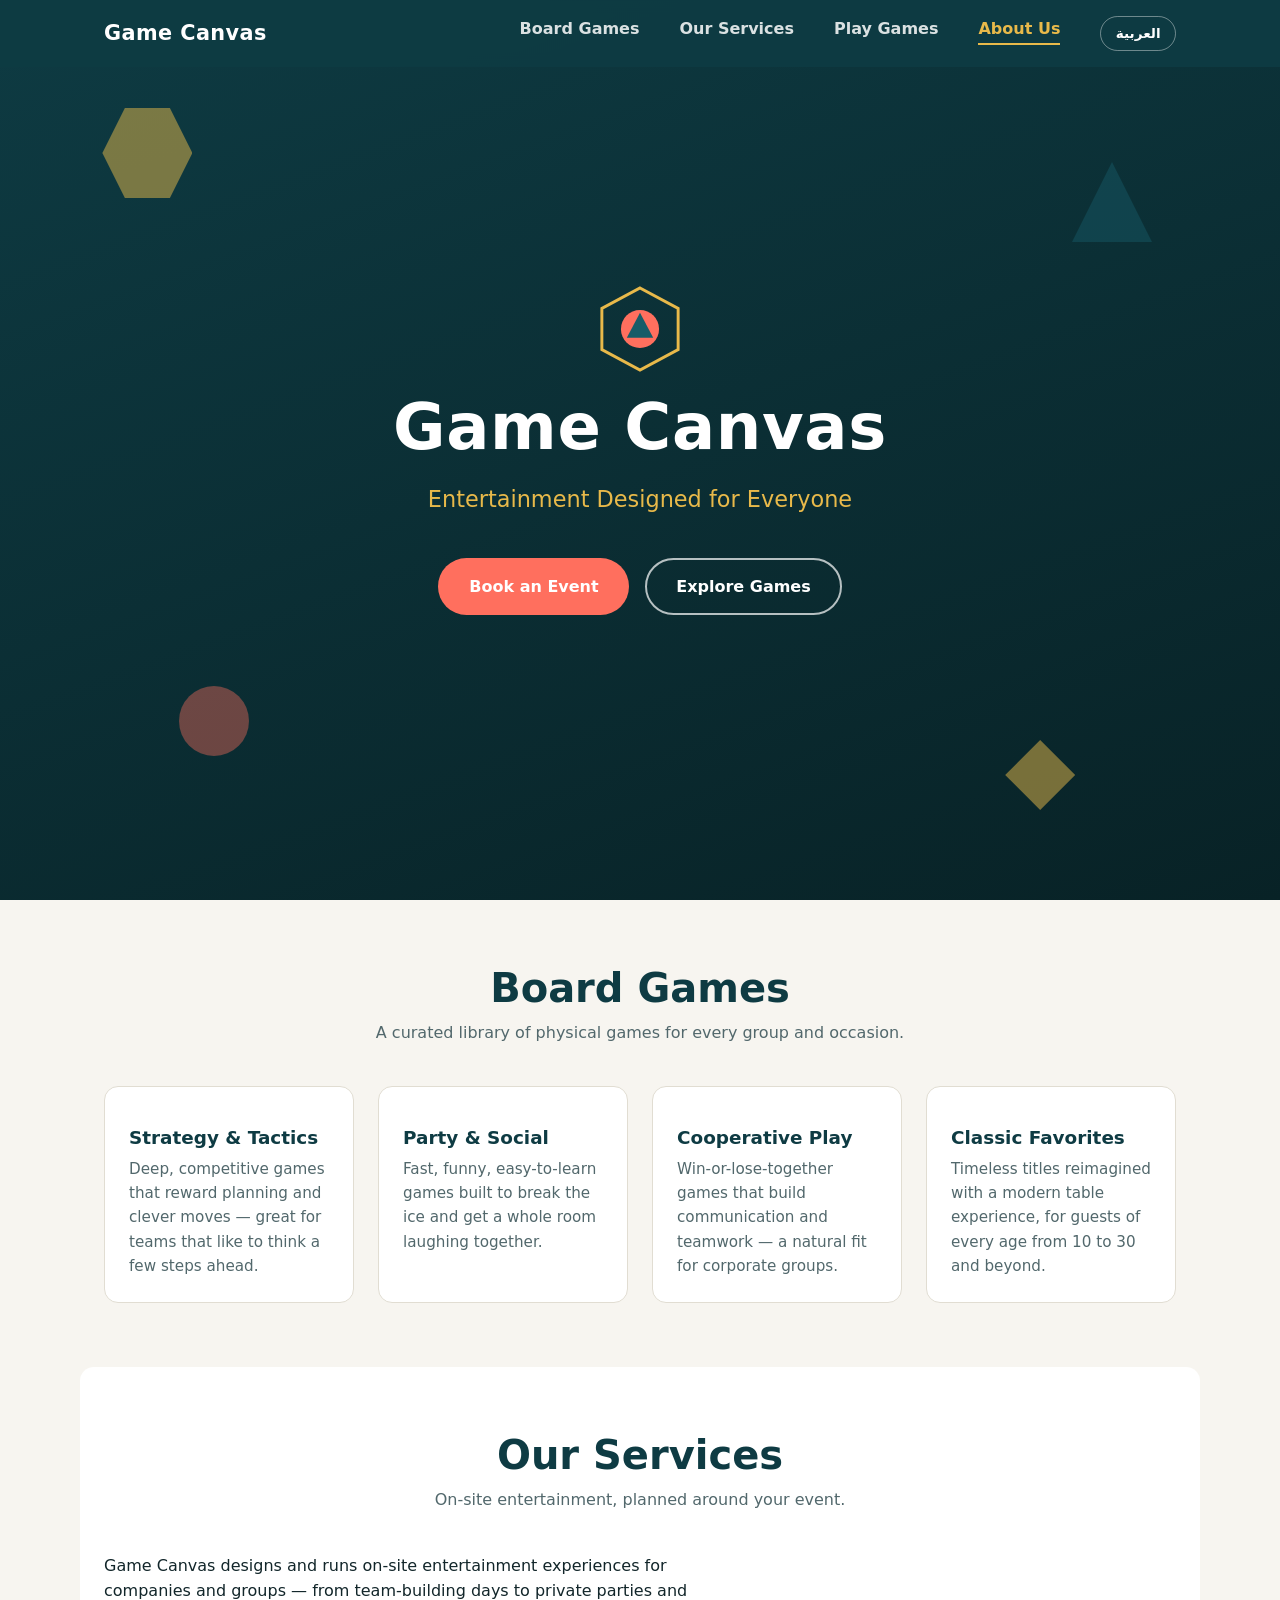
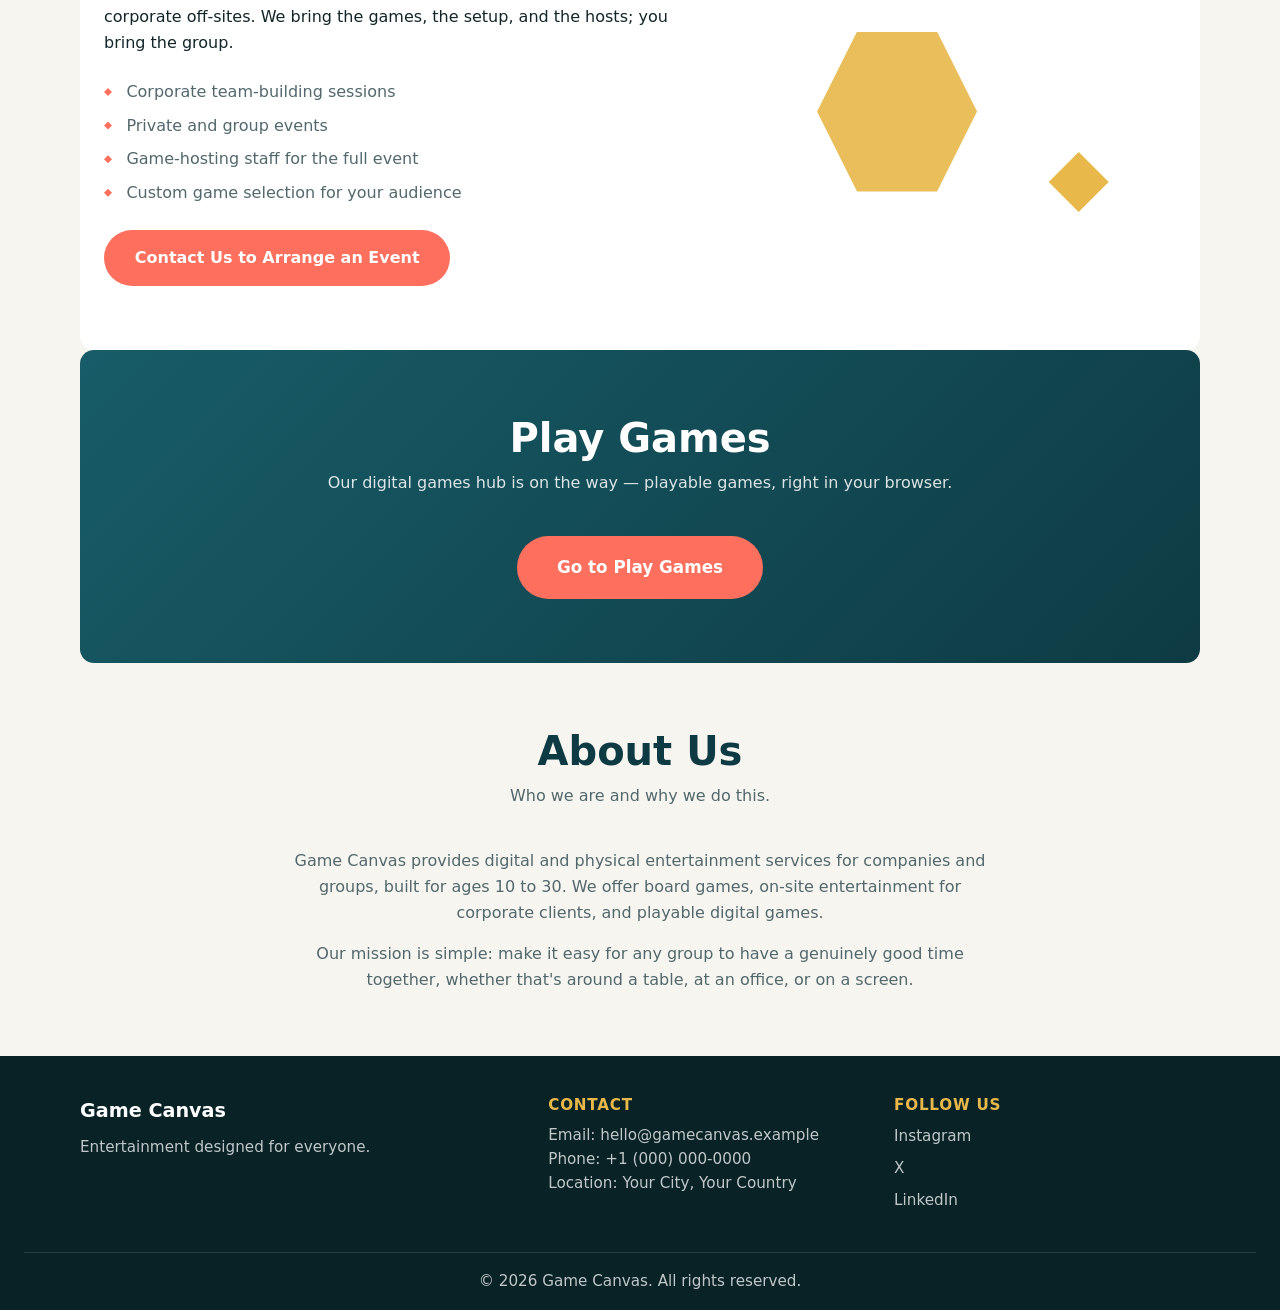
==== commit 7fd139e6: "Add Arabic language version with live toggle Fill in data-ar translations across every section of in" ====
--- a/index.html
+++ b/index.html
@@ -1,34 +1,23 @@
 <!DOCTYPE html>
-<!-- lang/dir are flipped at runtime by js/script.js based on the saved language choice -->
+<!-- lang/dir set on <html> so a future Arabic version only needs to flip these two attributes -->
 <html lang="en" dir="ltr">
 <head>
   <meta charset="UTF-8">
-  <!-- runs before first paint so a returning Arabic-language visitor doesn't see a flash of LTR English -->
-  <script>
-    (function () {
-      try {
-        if (localStorage.getItem("gc-lang") === "ar") {
-          document.documentElement.lang = "ar";
-          document.documentElement.dir = "rtl";
-        }
-      } catch (e) {}
-    })();
-  </script>
   <meta name="viewport" content="width=device-width, initial-scale=1.0">
   <title data-en="Game Canvas | Entertainment Designed for Everyone" data-ar="لوحة الألعاب | ترفيه مصمم للجميع">Game Canvas | Entertainment Designed for Everyone</title>
-  <meta name="description" data-en-content="Game Canvas provides board games, on-site entertainment services, and digital games for companies and groups." data-ar-content="تقدم لوحة الألعاب ألعاب الطاولة، وخدمات الترفيه الميداني، والألعاب الرقمية للشركات والمجموعات." content="Game Canvas provides board games, on-site entertainment services, and digital games for companies and groups.">
+  <meta name="description" data-en="Game Canvas provides board games, on-site entertainment services, and digital games for companies and groups." data-ar="لوحة الألعاب تقدّم ألعاب الطاولة، وخدمات ترفيه في موقع الحدث، وألعابًا رقمية للشركات والمجموعات." content="Game Canvas provides board games, on-site entertainment services, and digital games for companies and groups.">
   <link rel="stylesheet" href="css/styles.css">
 </head>
 <body>
 
   <!-- ===== NAVIGATION ===== -->
   <header class="site-header">
-    <nav class="navbar" aria-label="Main navigation" data-en-label="Main navigation" data-ar-label="التنقل الرئيسي">
+    <nav class="navbar" aria-label="Main navigation">
       <a href="#hero" class="nav-logo" data-en="Game Canvas" data-ar="لوحة الألعاب">Game Canvas</a>
 
       <!-- checkbox-driven toggle keeps the mobile menu working with no JS dependency for basic show/hide -->
       <input type="checkbox" id="nav-toggle" class="nav-toggle" aria-hidden="true">
-      <label for="nav-toggle" class="nav-hamburger" id="nav-hamburger" aria-label="Toggle navigation menu" data-en-label="Toggle navigation menu" data-ar-label="تبديل قائمة التنقل" aria-controls="nav-menu" aria-expanded="false">
+      <label for="nav-toggle" class="nav-hamburger" id="nav-hamburger" aria-label="Toggle navigation menu" aria-controls="nav-menu" aria-expanded="false">
         <span></span>
         <span></span>
         <span></span>
@@ -39,7 +28,7 @@
         <li><a href="#services" class="nav-link" data-en="Our Services" data-ar="خدماتنا">Our Services</a></li>
         <li><a href="#play-games" class="nav-link" data-en="Play Games" data-ar="العب الآن">Play Games</a></li>
         <li><a href="#about" class="nav-link" data-en="About Us" data-ar="من نحن">About Us</a></li>
-        <li><button type="button" id="lang-toggle" class="nav-link lang-toggle" aria-label="Switch to Arabic">العربية</button></li>
+        <li><button type="button" class="lang-toggle" id="lang-toggle" aria-label="Switch to Arabic"><span class="lang-toggle-text">العربية</span></button></li>
       </ul>
     </nav>
   </header>
@@ -75,31 +64,31 @@
     <!-- ===== BOARD GAMES ===== -->
     <section id="board-games" class="section board-games">
       <h2 class="section-title" data-en="Board Games" data-ar="ألعاب الطاولة">Board Games</h2>
-      <p class="section-subtitle" data-en="A curated library of physical games for every group and occasion." data-ar="مكتبة منتقاة من الألعاب الحقيقية تناسب كل مجموعة وكل مناسبة.">A curated library of physical games for every group and occasion.</p>
+      <p class="section-subtitle" data-en="A curated library of physical games for every group and occasion." data-ar="مكتبة منتقاة من الألعاب الحقيقية تناسب كل مجموعة ومناسبة.">A curated library of physical games for every group and occasion.</p>
 
       <div class="card-grid">
         <article class="card">
           <span class="card-shape shape-hexagon" aria-hidden="true"></span>
           <h3 data-en="Strategy &amp; Tactics" data-ar="الاستراتيجية والتكتيك">Strategy &amp; Tactics</h3>
-          <p data-en="Deep, competitive games that reward planning and clever moves &mdash; great for teams that like to think a few steps ahead." data-ar="ألعاب عميقة وتنافسية تكافئ التخطيط والحركات الذكية &mdash; مثالية للفرق التي تحب التفكير بخطوات مسبقة.">Deep, competitive games that reward planning and clever moves &mdash; great for teams that like to think a few steps ahead.</p>
+          <p data-en="Deep, competitive games that reward planning and clever moves &mdash; great for teams that like to think a few steps ahead." data-ar="ألعاب تنافسية عميقة تكافئ التخطيط والحركات الذكية — مثالية للفرق التي تحب التفكير بخطوات مسبقة.">Deep, competitive games that reward planning and clever moves &mdash; great for teams that like to think a few steps ahead.</p>
         </article>
 
         <article class="card">
           <span class="card-shape shape-circle" aria-hidden="true"></span>
-          <h3 data-en="Party &amp; Social" data-ar="الحفلات والتجمعات">Party &amp; Social</h3>
+          <h3 data-en="Party &amp; Social" data-ar="ألعاب اجتماعية وحفلات">Party &amp; Social</h3>
           <p data-en="Fast, funny, easy-to-learn games built to break the ice and get a whole room laughing together." data-ar="ألعاب سريعة وممتعة وسهلة التعلم، مصممة لكسر الجليد وإضحاك الجميع معًا.">Fast, funny, easy-to-learn games built to break the ice and get a whole room laughing together.</p>
         </article>
 
         <article class="card">
           <span class="card-shape shape-triangle" aria-hidden="true"></span>
-          <h3 data-en="Cooperative Play" data-ar="اللعب التعاوني">Cooperative Play</h3>
-          <p data-en="Win-or-lose-together games that build communication and teamwork &mdash; a natural fit for corporate groups." data-ar="ألعاب تُلعب فيها الخسارة والفوز معًا، تعزز التواصل والعمل الجماعي &mdash; مناسبة تمامًا لمجموعات الشركات.">Win-or-lose-together games that build communication and teamwork &mdash; a natural fit for corporate groups.</p>
+          <h3 data-en="Cooperative Play" data-ar="لعب تعاوني">Cooperative Play</h3>
+          <p data-en="Win-or-lose-together games that build communication and teamwork &mdash; a natural fit for corporate groups." data-ar="ألعاب يتشارك فيها الجميع الفوز أو الخسارة، تعزز التواصل والعمل الجماعي — خيار مثالي لمجموعات الشركات.">Win-or-lose-together games that build communication and teamwork &mdash; a natural fit for corporate groups.</p>
         </article>
 
         <article class="card">
           <span class="card-shape shape-diamond" aria-hidden="true"></span>
-          <h3 data-en="Classic Favorites" data-ar="الألعاب الكلاسيكية المفضلة">Classic Favorites</h3>
-          <p data-en="Timeless titles reimagined with a modern table experience, for guests of every age from 10 to 30 and beyond." data-ar="ألعاب خالدة بحلة عصرية على الطاولة، تناسب الضيوف من سن 10 إلى 30 وما بعدها.">Timeless titles reimagined with a modern table experience, for guests of every age from 10 to 30 and beyond.</p>
+          <h3 data-en="Classic Favorites" data-ar="الكلاسيكيات المفضلة">Classic Favorites</h3>
+          <p data-en="Timeless titles reimagined with a modern table experience, for guests of every age from 10 to 30 and beyond." data-ar="ألعاب كلاسيكية خالدة أُعيد تقديمها بتجربة طاولة عصرية، لضيوف من عمر 10 إلى 30 عامًا وما بعد.">Timeless titles reimagined with a modern table experience, for guests of every age from 10 to 30 and beyond.</p>
         </article>
       </div>
     </section>
@@ -107,18 +96,18 @@
     <!-- ===== OUR SERVICES ===== -->
     <section id="services" class="section services">
       <h2 class="section-title" data-en="Our Services" data-ar="خدماتنا">Our Services</h2>
-      <p class="section-subtitle" data-en="On-site entertainment, planned around your event." data-ar="ترفيه ميداني مُنظَّم خصيصًا لفعاليتك.">On-site entertainment, planned around your event.</p>
+      <p class="section-subtitle" data-en="On-site entertainment, planned around your event." data-ar="ترفيه في موقع الحدث، مخطط خصيصًا لفعاليتك.">On-site entertainment, planned around your event.</p>
 
       <div class="services-content">
         <div class="services-text">
-          <p data-en="Game Canvas designs and runs on-site entertainment experiences for companies and groups &mdash; from team-building days to private parties and corporate off-sites. We bring the games, the setup, and the hosts; you bring the group." data-ar="تصمم لوحة الألعاب وتدير تجارب ترفيهية ميدانية للشركات والمجموعات &mdash; من أيام بناء الفريق إلى الحفلات الخاصة والفعاليات الخارجية للشركات. نحن نوفر الألعاب والتجهيز والمضيفين؛ وأنتم تحضرون المجموعة.">Game Canvas designs and runs on-site entertainment experiences for companies and groups &mdash; from team-building days to private parties and corporate off-sites. We bring the games, the setup, and the hosts; you bring the group.</p>
+          <p data-en="Game Canvas designs and runs on-site entertainment experiences for companies and groups &mdash; from team-building days to private parties and corporate off-sites. We bring the games, the setup, and the hosts; you bring the group." data-ar="تصمم لوحة الألعاب وتدير تجارب ترفيهية في موقع الحدث للشركات والمجموعات — من أيام بناء الفريق إلى الحفلات الخاصة والفعاليات الخارجية للشركات. نحن نوفر الألعاب والتجهيزات والمضيفين؛ وأنتم تحضرون المجموعة.">Game Canvas designs and runs on-site entertainment experiences for companies and groups &mdash; from team-building days to private parties and corporate off-sites. We bring the games, the setup, and the hosts; you bring the group.</p>
           <ul class="services-list">
             <li data-en="Corporate team-building sessions" data-ar="جلسات بناء فريق للشركات">Corporate team-building sessions</li>
             <li data-en="Private and group events" data-ar="فعاليات خاصة وجماعية">Private and group events</li>
-            <li data-en="Game-hosting staff for the full event" data-ar="طاقم استضافة الألعاب طوال الفعالية">Game-hosting staff for the full event</li>
-            <li data-en="Custom game selection for your audience" data-ar="اختيار ألعاب مخصص يناسب جمهورك">Custom game selection for your audience</li>
+            <li data-en="Game-hosting staff for the full event" data-ar="طاقم استضافة ألعاب طوال الفعالية">Game-hosting staff for the full event</li>
+            <li data-en="Custom game selection for your audience" data-ar="اختيار ألعاب مخصص لجمهورك">Custom game selection for your audience</li>
           </ul>
-          <a href="#about" class="btn btn-primary" data-en="Contact Us to Arrange an Event" data-ar="تواصل معنا لتنظيم فعالية">Contact Us to Arrange an Event</a>
+          <a href="#about" class="btn btn-primary" data-en="Contact Us to Arrange an Event" data-ar="تواصل معنا لترتيب فعالية">Contact Us to Arrange an Event</a>
         </div>
         <div class="services-visual" aria-hidden="true">
           <span class="shape shape-hexagon large"></span>
@@ -129,18 +118,18 @@
 
     <!-- ===== PLAY GAMES ===== -->
     <section id="play-games" class="section play-games">
-      <h2 class="section-title" data-en="Play Games" data-ar="الألعاب الرقمية">Play Games</h2>
-      <p class="section-subtitle" data-en="Our digital games hub is on the way &mdash; playable games, right in your browser." data-ar="منصة الألعاب الرقمية لدينا قيد الإعداد &mdash; ألعاب يمكنك خوضها مباشرة من متصفحك.">Our digital games hub is on the way &mdash; playable games, right in your browser.</p>
-      <a href="play.html" class="btn btn-primary btn-large" id="play-games-link" data-en="Go to Play Games" data-ar="اذهب إلى الألعاب الرقمية">Go to Play Games</a>
+      <h2 class="section-title" data-en="Play Games" data-ar="العب الآن">Play Games</h2>
+      <p class="section-subtitle" data-en="Our digital games hub is on the way &mdash; playable games, right in your browser." data-ar="منصة الألعاب الرقمية في الطريق — ألعاب يمكنك خوضها مباشرة من متصفحك.">Our digital games hub is on the way &mdash; playable games, right in your browser.</p>
+      <a href="play.html" class="btn btn-primary btn-large" id="play-games-link" data-en="Go to Play Games" data-ar="الذهاب إلى صفحة الألعاب">Go to Play Games</a>
     </section>
 
     <!-- ===== ABOUT US ===== -->
     <section id="about" class="section about">
       <h2 class="section-title" data-en="About Us" data-ar="من نحن">About Us</h2>
-      <p class="section-subtitle" data-en="Who we are and why we do this." data-ar="من نحن ولماذا نقوم بهذا العمل.">Who we are and why we do this.</p>
+      <p class="section-subtitle" data-en="Who we are and why we do this." data-ar="من نحن ولماذا نفعل هذا.">Who we are and why we do this.</p>
       <div class="about-content">
-        <p data-en="Game Canvas provides digital and physical entertainment services for companies and groups, built for ages 10 to 30. We offer board games, on-site entertainment for corporate clients, and playable digital games." data-ar="تقدم لوحة الألعاب خدمات ترفيهية رقمية وحقيقية للشركات والمجموعات، مصممة للأعمار من 10 إلى 30 عامًا. نقدم ألعاب الطاولة، والترفيه الميداني لعملاء الشركات، وألعابًا رقمية قابلة للعب.">Game Canvas provides digital and physical entertainment services for companies and groups, built for ages 10 to 30. We offer board games, on-site entertainment for corporate clients, and playable digital games.</p>
-        <p data-en="Our mission is simple: make it easy for any group to have a genuinely good time together, whether that's around a table, at an office, or on a screen." data-ar="مهمتنا بسيطة: تسهيل استمتاع أي مجموعة بوقت ممتع وحقيقي معًا، سواء حول طاولة، في مكتب، أو أمام شاشة.">Our mission is simple: make it easy for any group to have a genuinely good time together, whether that's around a table, at an office, or on a screen.</p>
+        <p data-en="Game Canvas provides digital and physical entertainment services for companies and groups, built for ages 10 to 30. We offer board games, on-site entertainment for corporate clients, and playable digital games." data-ar="تقدّم لوحة الألعاب خدمات ترفيه رقمية وفعلية للشركات والمجموعات، مصممة لأعمار 10 إلى 30 عامًا. نوفر ألعاب الطاولة، والترفيه في الموقع لعملاء الشركات، والألعاب الرقمية القابلة للعب.">Game Canvas provides digital and physical entertainment services for companies and groups, built for ages 10 to 30. We offer board games, on-site entertainment for corporate clients, and playable digital games.</p>
+        <p data-en="Our mission is simple: make it easy for any group to have a genuinely good time together, whether that's around a table, at an office, or on a screen." data-ar="مهمتنا بسيطة: تسهيل قضاء وقت ممتع وحقيقي لأي مجموعة معًا، سواء حول طاولة، في مكتب، أو أمام شاشة.">Our mission is simple: make it easy for any group to have a genuinely good time together, whether that's around a table, at an office, or on a screen.</p>
       </div>
     </section>
   </main>
@@ -156,18 +145,18 @@
         <h4 data-en="Contact" data-ar="تواصل معنا">Contact</h4>
         <p><span data-en="Email:" data-ar="البريد الإلكتروني:">Email:</span> <a href="mailto:hello@gamecanvas.example">hello@gamecanvas.example</a></p>
         <p><span data-en="Phone:" data-ar="الهاتف:">Phone:</span> <a href="tel:+10000000000">+1 (000) 000-0000</a></p>
-        <p data-en="Location: Your City, Your Country" data-ar="الموقع: مدينتك، بلدك">Location: Your City, Your Country</p>
+        <p><span data-en="Location:" data-ar="الموقع:">Location:</span> <span data-en="Your City, Your Country" data-ar="مدينتك، بلدك">Your City, Your Country</span></p>
       </div>
       <div class="footer-social">
         <h4 data-en="Follow Us" data-ar="تابعنا">Follow Us</h4>
         <ul class="social-links">
-          <li><a href="#" aria-label="Game Canvas on Instagram" data-en-label="Game Canvas on Instagram" data-ar-label="لوحة الألعاب على إنستغرام">Instagram</a></li>
-          <li><a href="#" aria-label="Game Canvas on X" data-en-label="Game Canvas on X" data-ar-label="لوحة الألعاب على إكس">X</a></li>
-          <li><a href="#" aria-label="Game Canvas on LinkedIn" data-en-label="Game Canvas on LinkedIn" data-ar-label="لوحة الألعاب على لينكدإن">LinkedIn</a></li>
+          <li><a href="#" aria-label="Game Canvas on Instagram">Instagram</a></li>
+          <li><a href="#" aria-label="Game Canvas on X">X</a></li>
+          <li><a href="#" aria-label="Game Canvas on LinkedIn">LinkedIn</a></li>
         </ul>
       </div>
     </div>
-    <p class="footer-bottom" data-en="© 2026 Game Canvas. All rights reserved." data-ar="© 2026 لوحة الألعاب. جميع الحقوق محفوظة.">&copy; 2026 Game Canvas. All rights reserved.</p>
+    <p class="footer-bottom" data-en="&copy; 2026 Game Canvas. All rights reserved." data-ar="© 2026 لوحة الألعاب. جميع الحقوق محفوظة.">&copy; 2026 Game Canvas. All rights reserved.</p>
   </footer>
 
   <script src="js/script.js"></script>
--- a/css/styles.css
+++ b/css/styles.css
@@ -33,16 +33,10 @@
   --dir-end: right;
 }
 
-/* When dir="rtl" is set on <html> (Arabic version), flip the axis */
+/* When dir="rtl" is set on <html> (future Arabic version), flip the axis */
 [dir="rtl"] {
   --dir-start: right;
   --dir-end: left;
-}
-
-/* Arabic-friendly font stack; Segoe UI/Tahoma/Arial all ship Arabic glyphs
-   on Windows, Noto Sans Arabic covers Linux, Geeza Pro covers macOS/iOS */
-[dir="rtl"] body {
-  font-family: "Segoe UI", Tahoma, "Geeza Pro", "Noto Sans Arabic", Arial, sans-serif;
 }
 
 /* ===== Reset ===== */
@@ -225,18 +219,19 @@
 }
 
 .lang-toggle {
-  background: none;
-  border: 1px solid rgba(255, 255, 255, 0.45);
+  background: transparent;
+  border: 1px solid rgba(255, 255, 255, 0.4);
+  color: #fff;
   border-radius: 999px;
-  padding: 0.3rem 0.9rem;
+  padding: 0.35rem 0.9rem;
+  font: inherit;
   font-size: 0.85rem;
-  font-family: inherit;
+  font-weight: 600;
   cursor: pointer;
-}
-
-.lang-toggle:hover,
-.lang-toggle:focus-visible {
-  background: rgba(255, 255, 255, 0.12);
+  transition: border-color 0.15s ease, color 0.15s ease;
+}
+
+.lang-toggle:hover {
   border-color: var(--color-gold);
   color: var(--color-gold);
 }
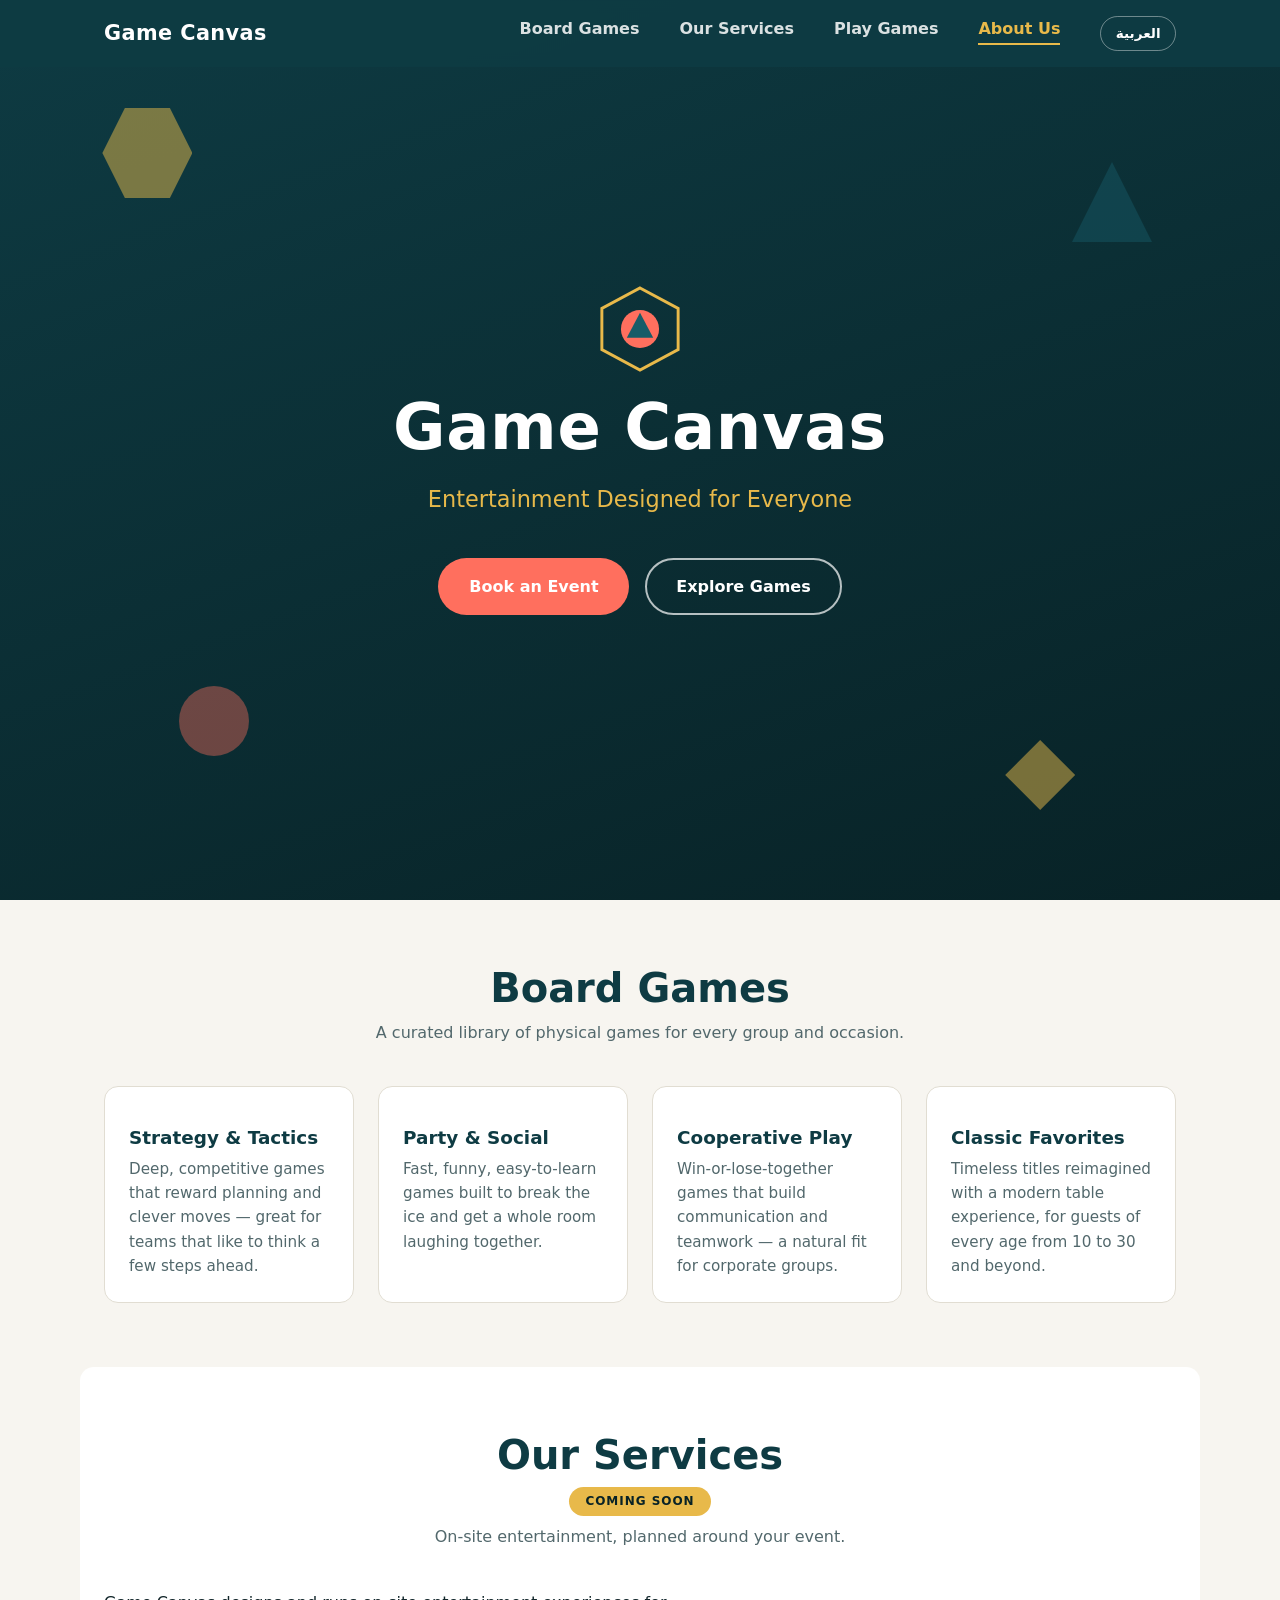
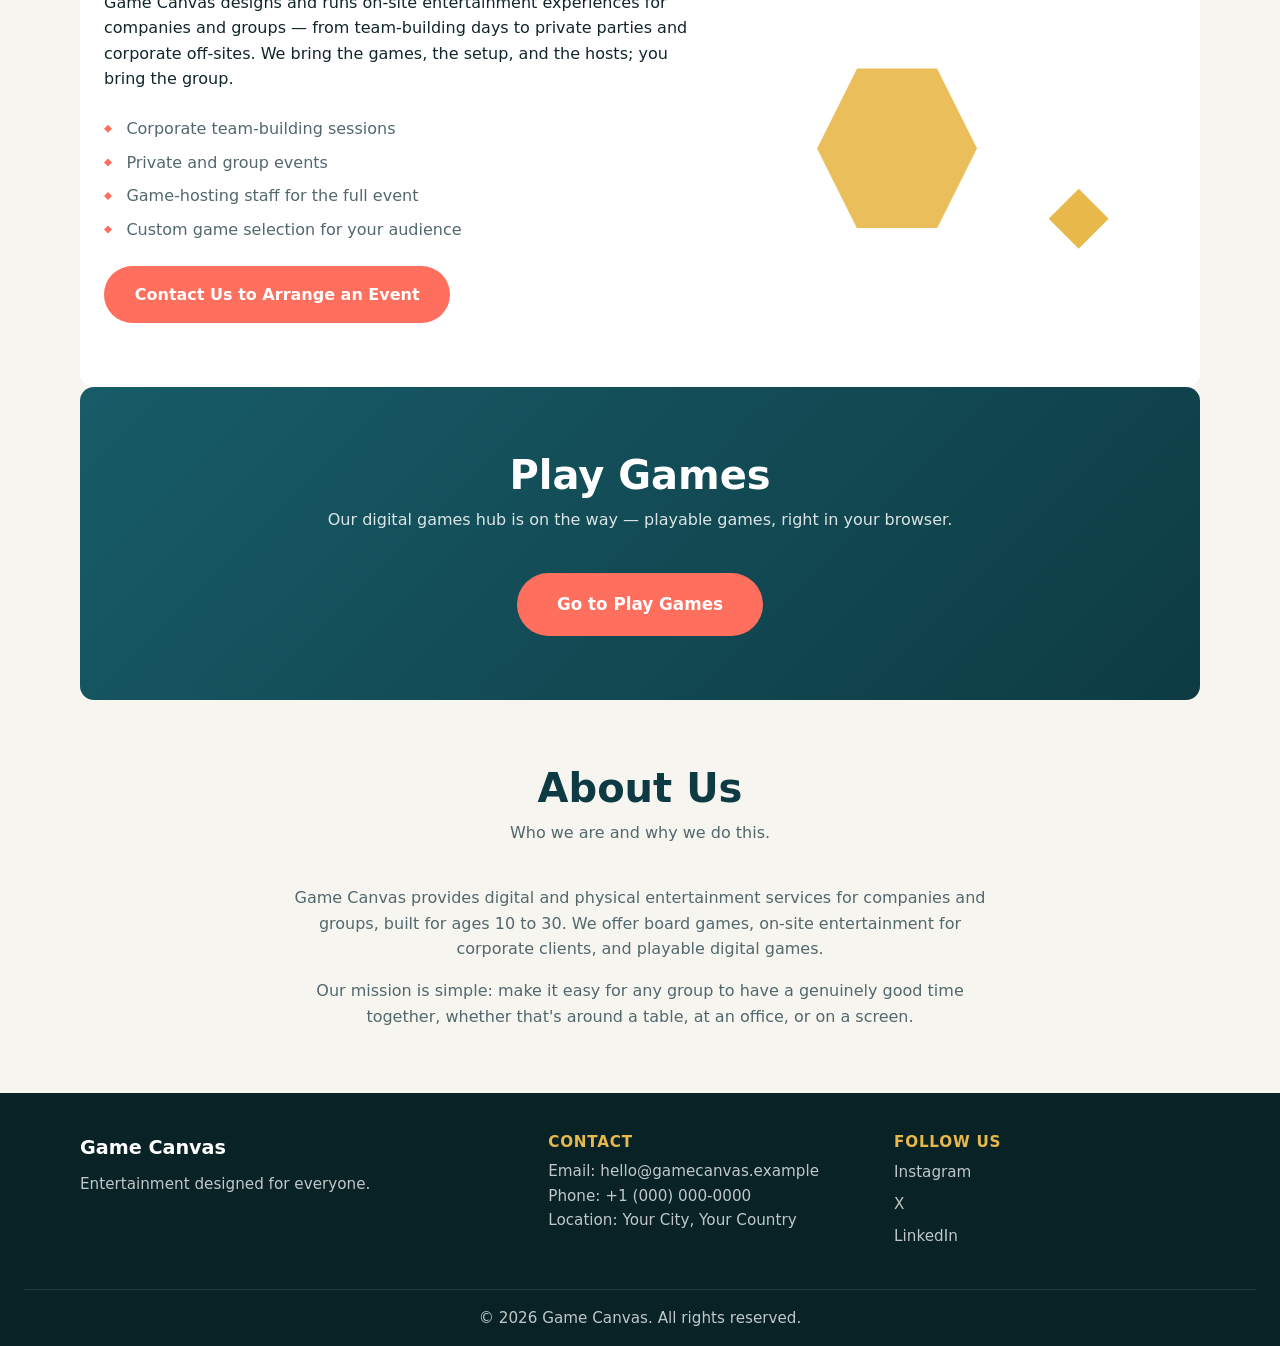
==== commit 00729410: "Add Coming Soon badge to Services and a Shape Match game to Play Games Services isn't ready to launc" ====
--- a/index.html
+++ b/index.html
@@ -96,6 +96,7 @@
     <!-- ===== OUR SERVICES ===== -->
     <section id="services" class="section services">
       <h2 class="section-title" data-en="Our Services" data-ar="خدماتنا">Our Services</h2>
+      <span class="badge-soon" data-en="Coming Soon" data-ar="قريبًا">Coming Soon</span>
       <p class="section-subtitle" data-en="On-site entertainment, planned around your event." data-ar="ترفيه في موقع الحدث، مخطط خصيصًا لفعاليتك.">On-site entertainment, planned around your event.</p>
 
       <div class="services-content">
--- a/css/styles.css
+++ b/css/styles.css
@@ -128,6 +128,16 @@
   transform: translateY(-2px);
 }
 
+/* variant for use on light backgrounds, e.g. outside the hero/play banner */
+.btn-outline.btn-dark {
+  border-color: var(--color-primary-light);
+  color: var(--color-primary);
+}
+
+.btn-outline.btn-dark:hover {
+  background: rgba(14, 59, 67, 0.08);
+}
+
 .btn-large {
   padding: 1rem 2.4rem;
   font-size: 1.05rem;
@@ -354,6 +364,21 @@
   font-size: 0.95rem;
 }
 
+/* ===== Badges ===== */
+.badge-soon {
+  display: block;
+  width: fit-content;
+  margin: var(--space-1) auto 0;
+  padding: 0.3rem 1rem;
+  border-radius: 999px;
+  background: var(--color-gold);
+  color: var(--color-primary-dark);
+  font-size: 0.75rem;
+  font-weight: 700;
+  text-transform: uppercase;
+  letter-spacing: 0.08em;
+}
+
 /* ===== Services ===== */
 .services {
   background: var(--color-surface);
@@ -421,12 +446,179 @@
 }
 
 .play-placeholder {
-  margin: 6rem auto var(--space-5);
+  margin: 6rem auto 0;
   max-width: var(--container-width);
 }
 
 .play-placeholder .hero-shapes .shape-hexagon { top: 10%; inset-inline-start: 10%; opacity: 0.4; }
 .play-placeholder .hero-shapes .shape-circle { bottom: 12%; inset-inline-end: 12%; opacity: 0.4; }
+
+.play-placeholder-compact {
+  padding-block: var(--space-4);
+}
+
+/* ===== Memory Match game ===== */
+.memory-game {
+  text-align: center;
+}
+
+.mem-stats {
+  display: flex;
+  align-items: center;
+  justify-content: center;
+  gap: var(--space-3);
+  flex-wrap: wrap;
+  margin-bottom: var(--space-3);
+  color: var(--color-text-muted);
+  font-weight: 600;
+}
+
+.mem-stats-item span:last-child {
+  color: var(--color-primary);
+}
+
+.mem-grid {
+  display: grid;
+  grid-template-columns: repeat(4, 1fr);
+  gap: var(--space-2);
+  max-width: 420px;
+  margin: 0 auto;
+}
+
+.mem-card {
+  aspect-ratio: 1 / 1;
+  perspective: 600px;
+}
+
+.mem-card-inner {
+  position: relative;
+  width: 100%;
+  height: 100%;
+  border: none;
+  padding: 0;
+  cursor: pointer;
+  background: none;
+  transition: transform 0.4s ease;
+  transform-style: preserve-3d;
+}
+
+.mem-card.flipped .mem-card-inner,
+.mem-card.matched .mem-card-inner {
+  transform: rotateY(180deg);
+}
+
+.mem-card.matched {
+  opacity: 0.55;
+}
+
+.mem-card-back,
+.mem-card-front {
+  position: absolute;
+  inset: 0;
+  display: flex;
+  align-items: center;
+  justify-content: center;
+  border-radius: var(--radius);
+  backface-visibility: hidden;
+}
+
+.mem-card-back {
+  background: var(--color-primary);
+  border: 2px solid var(--color-primary-light);
+}
+
+.mem-card-back::after {
+  content: "";
+  width: 26%;
+  height: 26%;
+  border-radius: 50%;
+  background: rgba(255, 255, 255, 0.25);
+}
+
+.mem-card-front {
+  background: var(--color-surface);
+  border: 2px solid var(--color-border);
+  transform: rotateY(180deg);
+}
+
+.mem-symbol {
+  width: 44%;
+  height: 44%;
+}
+
+/* shape/color classes are standalone so confetti pieces can reuse them at a different size */
+.mem-shape-hex { clip-path: polygon(25% 0%, 75% 0%, 100% 50%, 75% 100%, 25% 100%, 0% 50%); }
+.mem-shape-circle { border-radius: 50%; }
+.mem-shape-triangle { clip-path: polygon(50% 0%, 100% 100%, 0% 100%); }
+.mem-shape-diamond { clip-path: polygon(50% 0%, 100% 50%, 50% 100%, 0% 50%); }
+
+.mem-color-gold { background: var(--color-gold); }
+.mem-color-coral { background: var(--color-coral); }
+.mem-color-teal { background: var(--color-primary-light); }
+
+.mem-win-banner {
+  margin: var(--space-4) auto 0;
+  max-width: 420px;
+  padding: var(--space-3);
+  border-radius: var(--radius);
+  background: var(--color-surface);
+  border: 1px solid var(--color-border);
+  color: var(--color-primary);
+  font-weight: 600;
+  display: grid;
+  gap: var(--space-1);
+  justify-items: center;
+}
+
+.mem-win-banner.mem-win-animate {
+  animation: mem-pop-in 0.5s ease;
+}
+
+.mem-back-link {
+  margin-top: var(--space-4);
+}
+
+/* ===== Win confetti ===== */
+.mem-confetti {
+  position: fixed;
+  inset: 0;
+  overflow: hidden;
+  pointer-events: none;
+  z-index: 200;
+}
+
+.mem-confetti-piece {
+  position: absolute;
+  top: -24px;
+  width: 12px;
+  height: 12px;
+  opacity: 0;
+  animation-name: mem-confetti-fall;
+  animation-timing-function: cubic-bezier(0.4, 0.1, 0.6, 1);
+  animation-fill-mode: forwards;
+}
+
+@keyframes mem-confetti-fall {
+  0% { transform: translateY(0) rotate(0deg); opacity: 1; }
+  100% { transform: translateY(110vh) rotate(540deg); opacity: 0; }
+}
+
+@keyframes mem-pop-in {
+  0% { transform: scale(0.85); opacity: 0; }
+  60% { transform: scale(1.04); opacity: 1; }
+  100% { transform: scale(1); opacity: 1; }
+}
+
+@media (prefers-reduced-motion: reduce) {
+  .mem-confetti-piece {
+    animation: none;
+    display: none;
+  }
+
+  .mem-win-banner.mem-win-animate {
+    animation: none;
+  }
+}
 
 /* ===== About ===== */
 .about-content {
